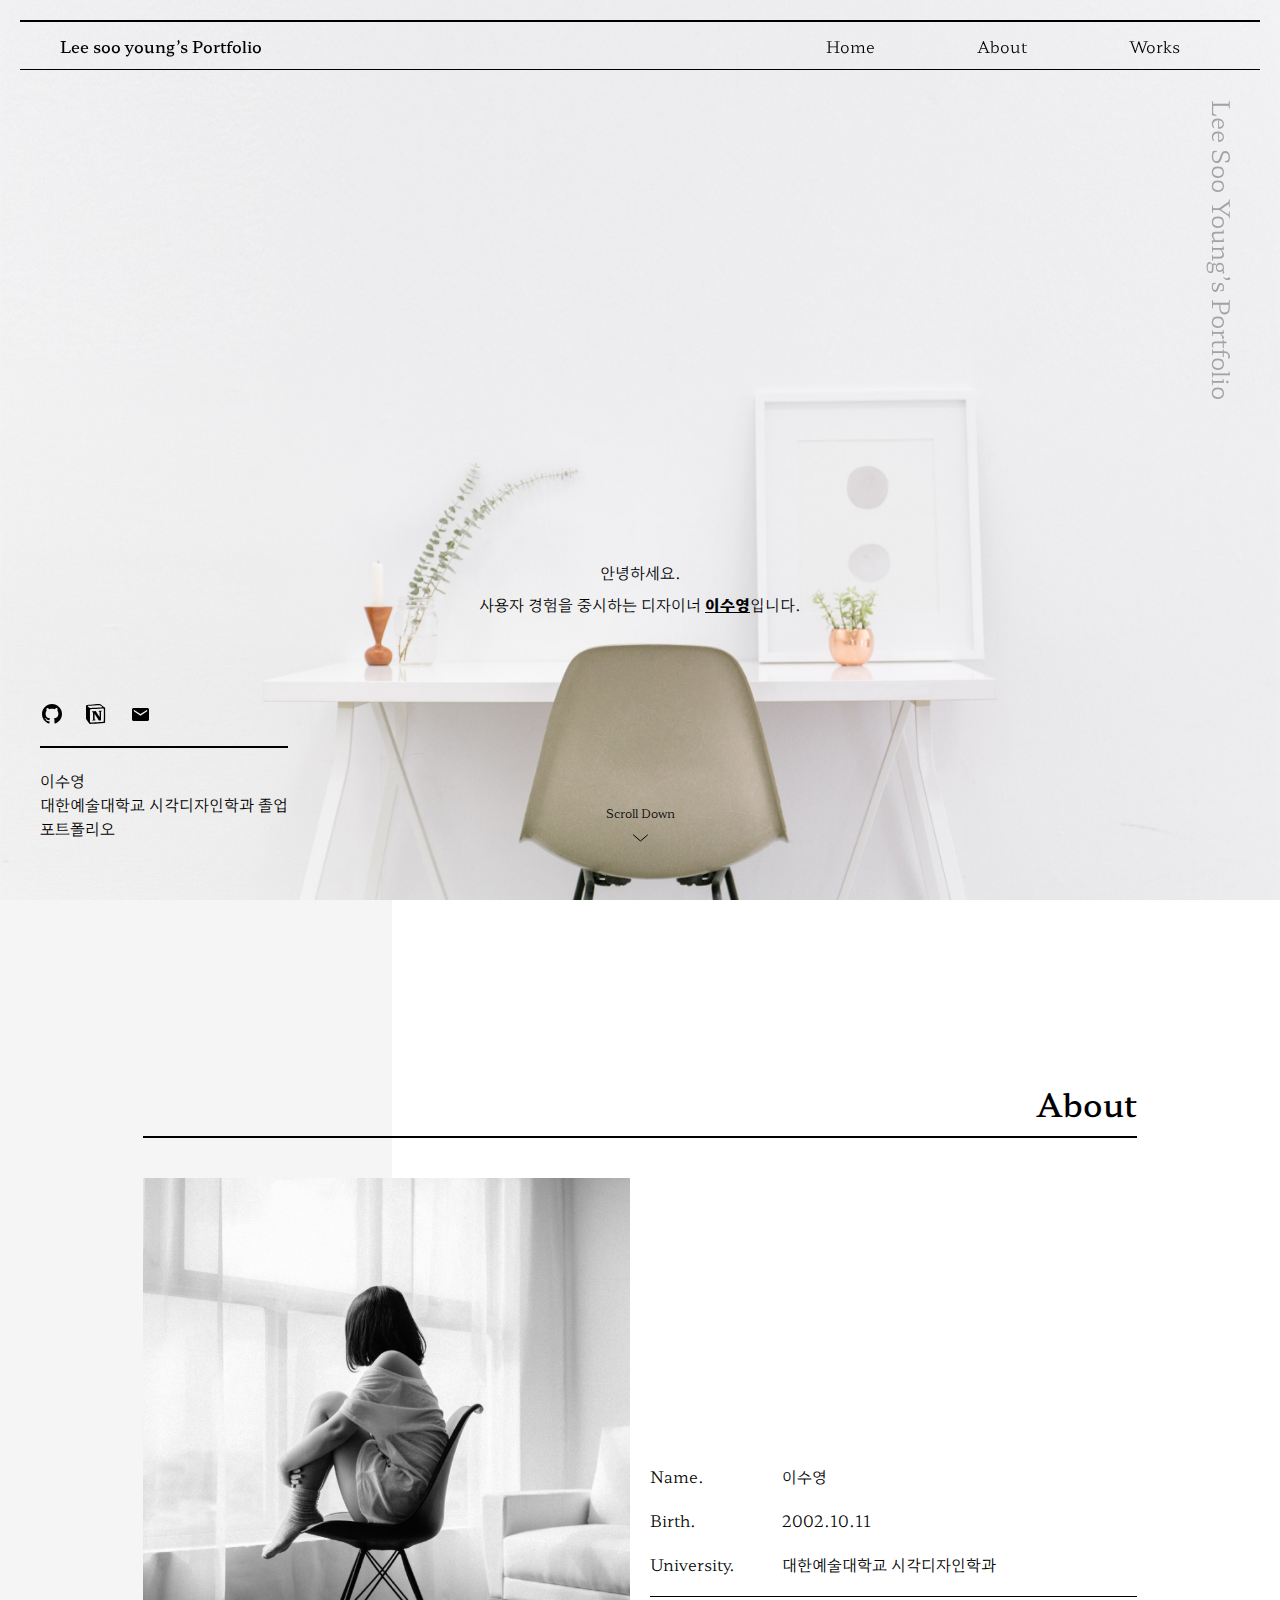
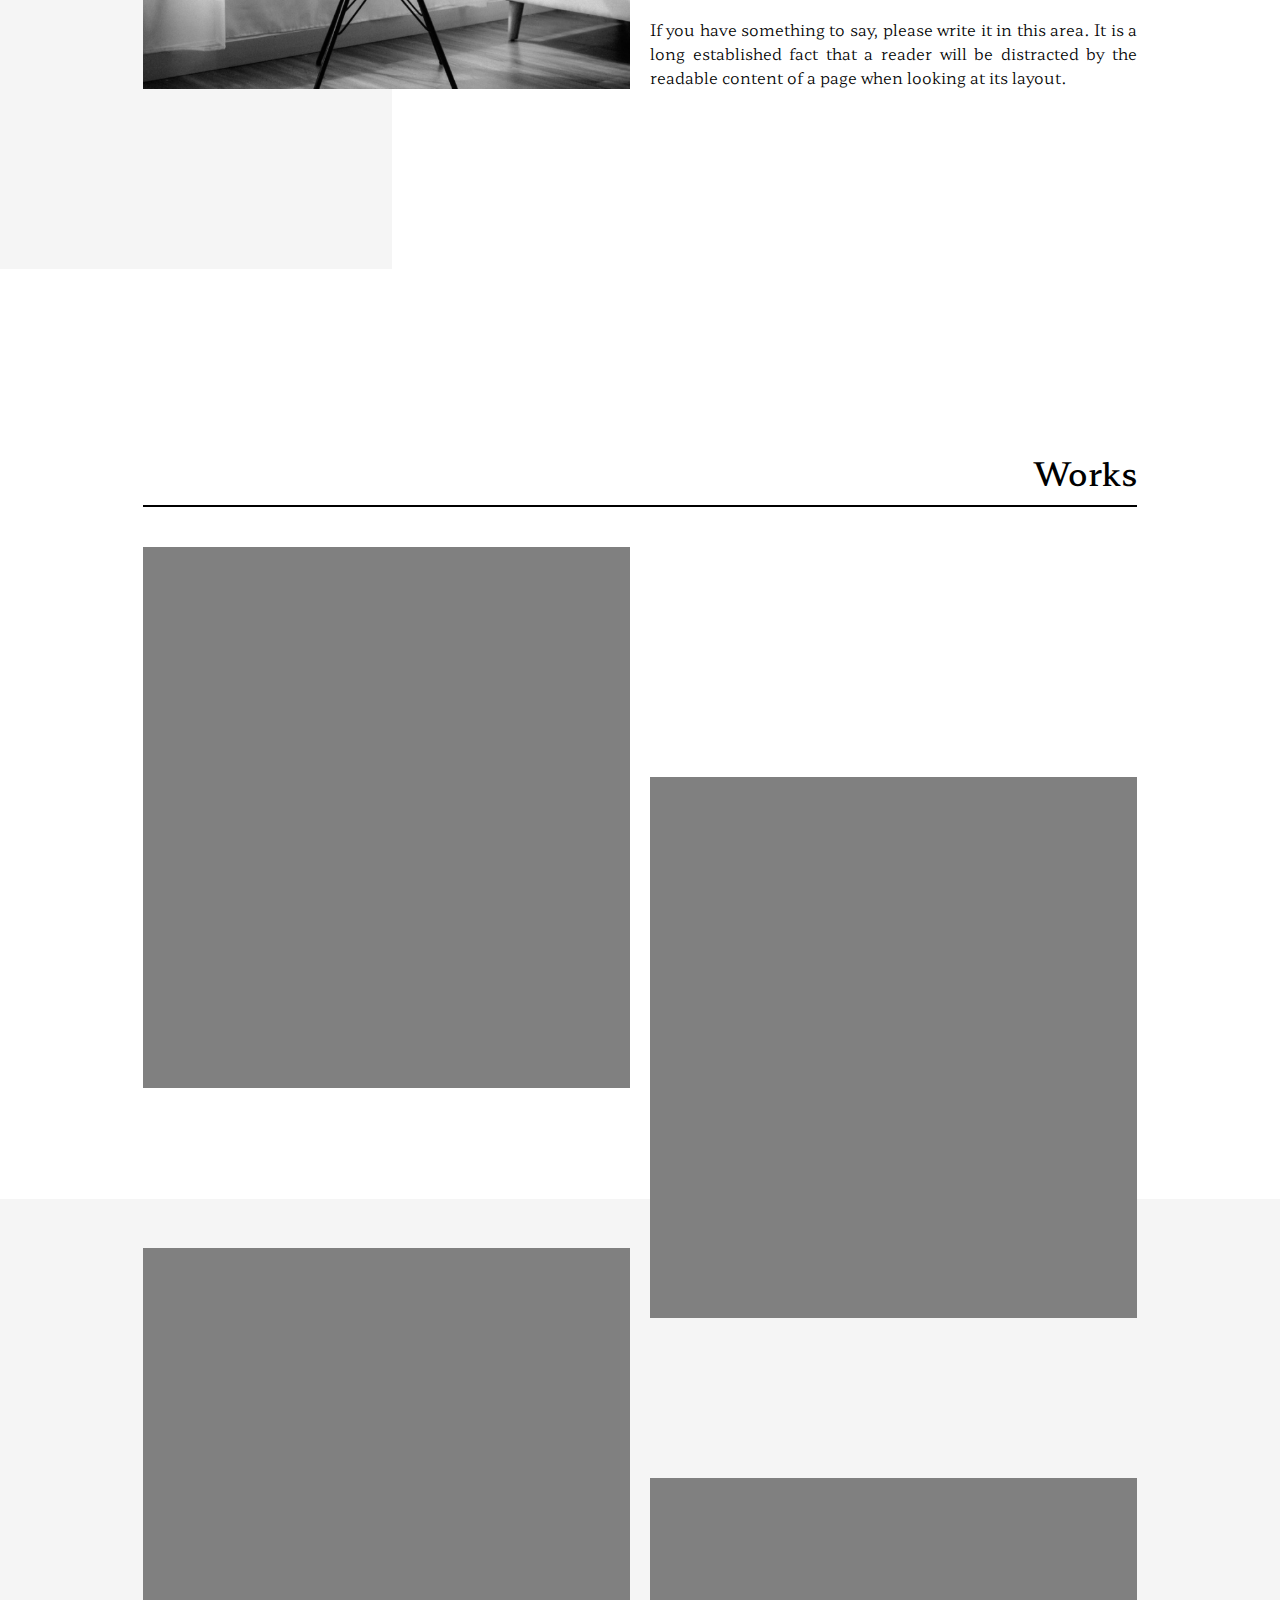
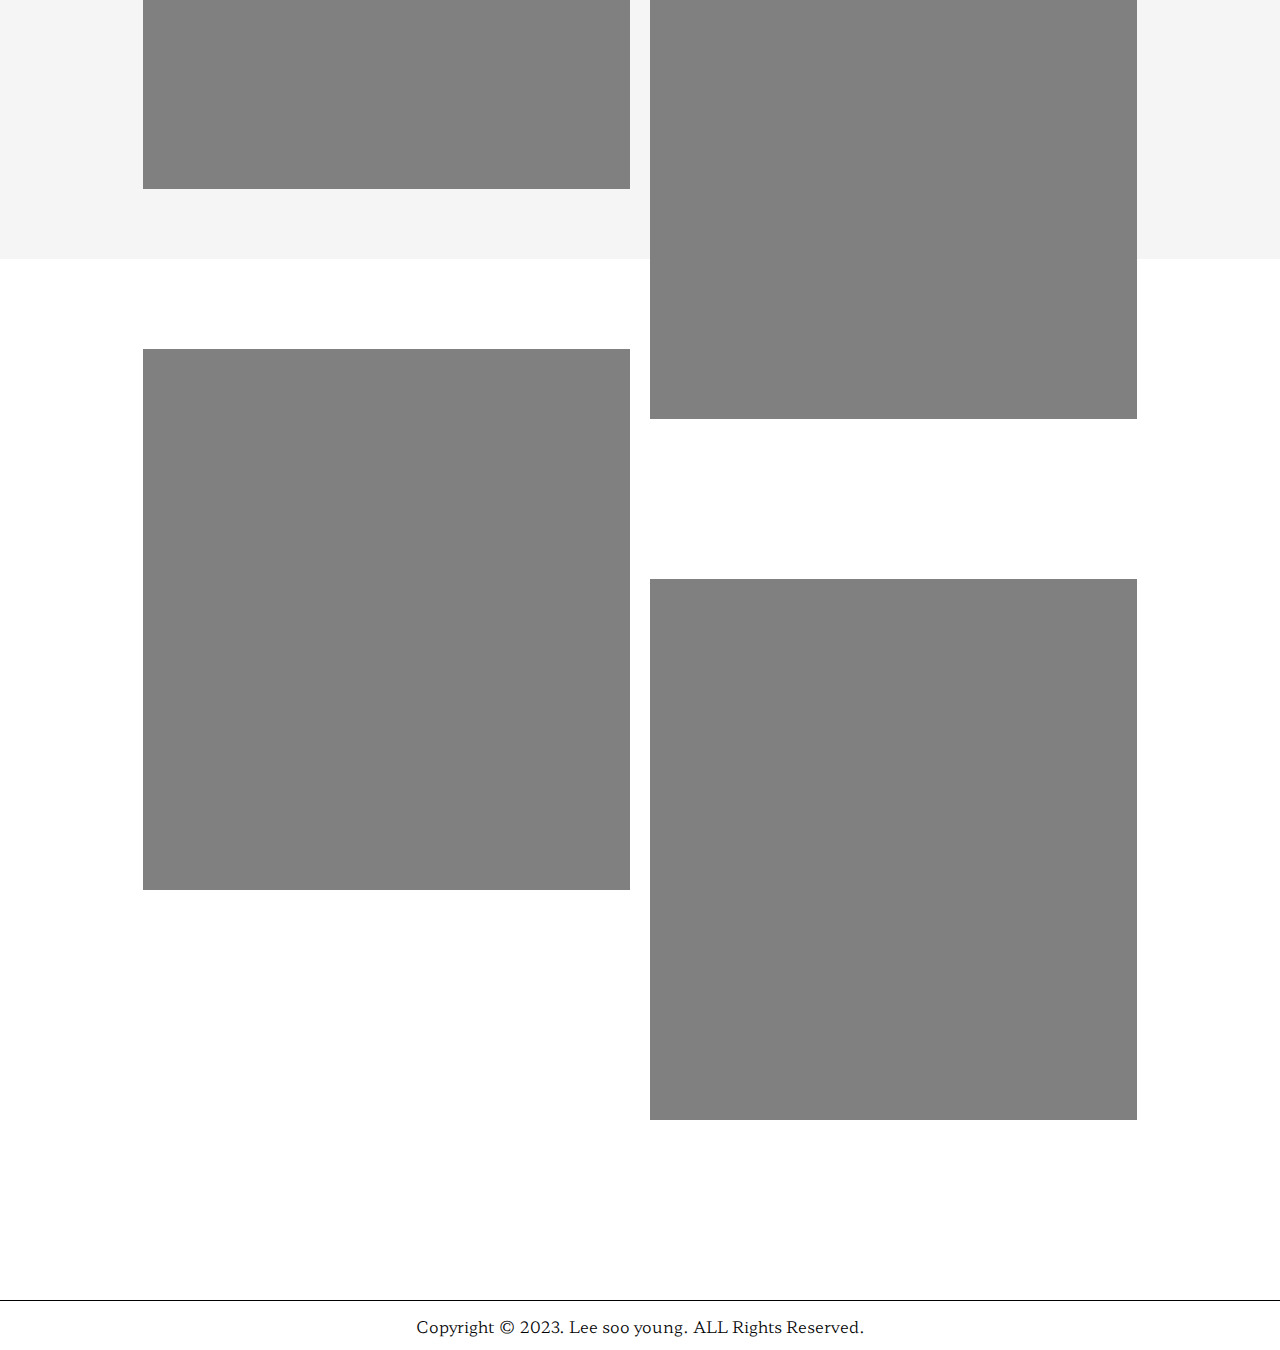
==== index.html @ 4b08dd50 "start" ====
<!DOCTYPE html>
<html lang="ko">
<head>
  <meta charset="UTF-8">
  <meta http-equiv="X-UA-Compatible" content="IE=edge">
  <meta name="viewport" content="width=device-width, initial-scale=1.0">
  <title>Lee's Portfolio</title>
  <link rel="stylesheet" href="./css/main.css">
  
</head>
<body>
  
  <header>
    <div class="logo">Lee soo young’s Portfolio</div>
    <ul class="mega-menu">
      <li>Home</li>
      <li>About</li>
      <li>Works</li>
    </ul>
  </header>
  <div class="side-name">Lee Soo Young’s Portfolio</div>

  <section class="home">
    <div class="greeting">
      <p>안녕하세요. <br> 사용자 경험을 중시하는 디자이너 <span class="bold">이수영</span>입니다.</p>
    </div>
    <div class="profile">
      <ul class="icon">
        <li class="git-hub">
          <span>Github</span>
        </li>
        <li class="notion">
          <span>Notion</span>
        </li>
        <li class="e-mail">
          <span>E-mail</span>
        </li>
      </ul>
      <ul class="person">
        <li>이수영</li>
        <li>대한예술대학교 시각디자인학과 졸업</li>
        <li>포트폴리오</li>
      </ul>
    </div>
    <div class="scroll-animation">
      <p>Scroll Down</p>
      <div class="icon"></div>
    </div>
  </section>

  <section class="about">
    <div class="bg-object"></div>
    <div class="inner">
      <div class="title">About</div>
      <div class="contents">
        <div class="img"></div>
        <div class="spacing"></div>
        <ul class="info">
          <li>
            <p class="category">Name.</p>
            <p class="text">이수영</p>
          </li>
          <li>
            <p class="category">Birth.</p>
            <p class="text">2002.10.11</p>
          </li>
          <li>
            <p class="category">University.</p>
            <p class="text">대한예술대학교 시각디자인학과</p>
          </li>
          <li class="line">
            <p class="description">If you have something to say, please write it in this area. It is a long established fact that a reader will be distracted by the readable content of a page when looking at its layout.</p>
          </li>
        </ul>
      </div>
    </div>
  </section>
  <section class="works">
    <div class="bg-object"></div>
    <div class="inner">
      <div class="title">Works</div>
      <div class="items-wrap">
        <div class="items">
          <div class="item left"></div>
          <div class="spacing"></div>
          <div class="item right"></div>
        </div>
        <div class="items">
          <div class="item left"></div>
          <div class="spacing"></div>
          <div class="item right"></div>
        </div>
        <div class="items">
          <div class="item left"></div>
          <div class="spacing"></div>
          <div class="item right"></div>
        </div>
      </div>

    </div>
  </section>
  <section class="footer">
    <p>Copyright © 2023. Lee soo young. ALL Rights Reserved.</p>
  </section>

  <script src="./main.js"></script>
</body>
</html>
---- css/main.css ----
/* fonts *******************/
@import url("https://fonts.googleapis.com/css2?family=Hahmlet:wght@100;200;300;400;500;600;700;800;900&display=swap");
/* COMMON *******************/
* {
  margin: 0;
  padding: 0;
  box-sizing: border-box;
  transition: 1s;
}

body {
  font-family: "Hahmlet", serif;
  font-weight: 300;
  font-size: 16px;
}

ul li {
  list-style: none;
}

.inner {
  width: 100%;
  max-width: 1194px;
  margin: 0 auto;
}

/* COMMON Variable *******************/
/* HEADER *******************/
header {
  display: flex;
  justify-content: space-between;
  align-items: center;
  width: calc(100% - 40px);
  height: 50px;
  padding: 0 40px;
  margin: 20px;
  position: fixed;
  border-top: 2px solid #000;
  border-bottom: 1px solid #000;
  z-index: 100;
  transition: 0.5s;
}
header .logo {
  font-weight: 500;
  white-space: nowrap;
}
header ul.mega-menu {
  display: flex;
  gap: 20px;
  height: 100%;
}
header ul.mega-menu li {
  display: flex;
  align-items: center;
  justify-content: center;
  width: 132px;
  height: 100%;
  position: relative;
  cursor: pointer;
}
header ul.mega-menu li::after {
  content: "";
  display: block;
  position: absolute;
  top: calc(100% - 3px);
  height: 3px;
  width: 0%;
  transition: 0.3s;
  background-color: #000;
}
header ul.mega-menu li:hover::after {
  width: 30%;
}

.side-name {
  position: fixed;
  top: 100px;
  right: 60px;
  writing-mode: vertical-rl;
  font-size: 24px;
  font-weight: 300;
  white-space: nowrap;
  z-index: 10;
  color: #A2A2A2;
}

/* HOME *******************/
section.home {
  height: 100vh;
  width: 100%;
  min-height: 480px;
  background: url("./../img/1-home-BG.png") no-repeat;
  background-size: cover;
  position: relative;
  background-position: center bottom;
  background-color: #F0F0F2;
}
section.home .greeting {
  position: absolute;
  left: 50%;
  bottom: 280px;
  transform: translateX(-50%);
  text-align: center;
  line-height: 2em;
}
section.home .greeting p .bold {
  font-weight: 700;
  text-decoration: underline;
}
section.home .profile {
  position: absolute;
  left: 60px;
  bottom: 60px;
}
section.home .profile ul.icon {
  display: flex;
  gap: 20px;
  padding-bottom: 20px;
}
section.home .profile ul.icon li {
  height: 24px;
  width: 24px;
  background-position: center center;
  background-repeat: no-repeat;
  cursor: pointer;
  position: relative;
}
section.home .profile ul.icon li span {
  display: none;
}
section.home .profile ul.icon li:hover span {
  position: absolute;
  top: -115%;
  left: 50%;
  transform: translateX(-50%);
  display: block;
  background-color: rgba(0, 0, 0, 0.6);
  color: #fff;
  white-space: nowrap;
  padding: 0.2em 0.4em;
  font-size: 12px;
  border-radius: 0.2em;
}
section.home .profile ul.icon li:hover span::after {
  content: "";
  position: absolute;
  top: 100%;
  left: 50%;
  transform: translateX(-50%);
  border-bottom: 0.3em solid transparent;
  border-top: 0.3em solid rgba(0, 0, 0, 0.6);
  border-left: 0.3em solid transparent;
  border-right: 0.3em solid transparent;
}
section.home .profile ul.icon li.git-hub {
  background-image: url("./../img/icon-github.svg");
}
section.home .profile ul.icon li.notion {
  background-image: url("./../img/icon-notion.svg");
}
section.home .profile ul.icon li.e-mail {
  background-image: url("./../img/icon-email.svg");
}
section.home .profile ul.person {
  width: fit-content;
  border-top: 2px solid #000;
  padding-top: 20px;
}
section.home .profile ul.person li {
  line-height: 1.5em;
}
section.home .scroll-animation {
  position: absolute;
  bottom: 50px;
  left: 50%;
  transform: translateX(-50%);
  display: flex;
  font-size: 12px;
  flex-direction: column;
  align-items: center;
}
section.home .scroll-animation .icon {
  margin-top: 5px;
  background: url("./../img/icon-down.svg") center center no-repeat;
  width: 24px;
  height: 24px;
  animation: scroll-icon-down 0.5s infinite ease-in-out alternate;
}

@keyframes scroll-icon-down {
  from {
    transform: translateY(0);
  }
  to {
    transform: translateY(4px);
  }
}
/* ABOUT *******************/
section.about {
  width: 100%;
  position: relative;
  display: flex;
  align-items: center;
  justify-content: center;
  overflow: hidden;
}
section.about .bg-object {
  width: 30.6%;
  height: 100%;
  background-color: #F5F5F5;
  position: absolute;
  top: 0;
  left: 0;
  z-index: -10;
}
section.about .inner {
  flex-shrink: 0;
  padding-top: 180px;
  padding-bottom: 180px;
}
.title {
  font-size: 32px;
  font-weight: 500;
  color: #000;
  width: 100%;
  border-bottom: 2px solid #000;
  text-align: right;
  padding-bottom: 10px;
  margin-bottom: 40px;
}

section.about .inner .contents {
  display: flex;
}
section.about .inner .contents .img {
  display: block;
  width: 511px;
  height: 511px;
  overflow: hidden;
  background-color: gray;
  background-image: url("./../img/2-about-profile.png");
  background-size: cover;
  background-repeat: no-repeat;
  background-position: center center;
}
.spacing {
  width: 100%;
  max-width: 172px;
  min-width: 20px;
  flex: 1;
}

section.about .inner .contents ul.info {
  width: 511px;
  display: flex;
  margin-top: auto;
  flex-direction: column;
  gap: 20px;
  font-size: 16px;
}
section.about .inner .contents ul.info li {
  display: flex;
}
section.about .inner .contents ul.info li.line {
  border-top: 1px solid #000;
  padding-top: 20px;
}
section.about .inner .contents ul.info li p.category {
  flex-shrink: 0;
  width: 132px;
}
section.about .inner .contents ul.info li p.description {
  text-align: justify;
}

/* WORKS *******************/
section.works {
  position: relative;
}
section.works .bg-object {
  position: absolute;
  top: 930px;
  right: 0;
  width: 50%;
  height: 660px;
  background-color: #F5F5F5;
  z-index: -10;
}
section.works .bg-object::before {
  content: "";
  display: block;
  position: absolute;
  top: 0;
  right: 100%;
  height: 100%;
  width: 673px;
  background-color: #F5F5F5;
}
section.works .inner {
  padding-top: 180px;
  padding-bottom: 410px;
}
section.works .inner .items-wrap {
  display: flex;
  flex-direction: column;
  gap: 160px;
}
section.works .inner .items-wrap .items {
  display: flex;
}
section.works .inner .items-wrap .items .item {
  width: 511px;
  height: 541px;
  background-color: gray;
}
section.works .inner .items-wrap .items .item.right {
  transform: translateY(230px);
}

/* FOOTER *******************/
section.footer {
  width: 100%;
  height: 50px;
  display: flex;
  justify-content: center;
  align-items: center;
  border-top: 1px solid #000;
}

@media (max-width: 1499px) {
  .inner {
    padding-left: 100px;
    padding-right: 100px;
  }
  .side-name {
    right: 40px;
  }
  section.home .profile {
    left: 40px;
  }
}
@media (max-width: 1027px) {
  body {
    background-color: aliceblue;
  }
  .inner {
    width: 800px;
  }
  header {
    display: flex;
    flex-direction: column;
  }
}
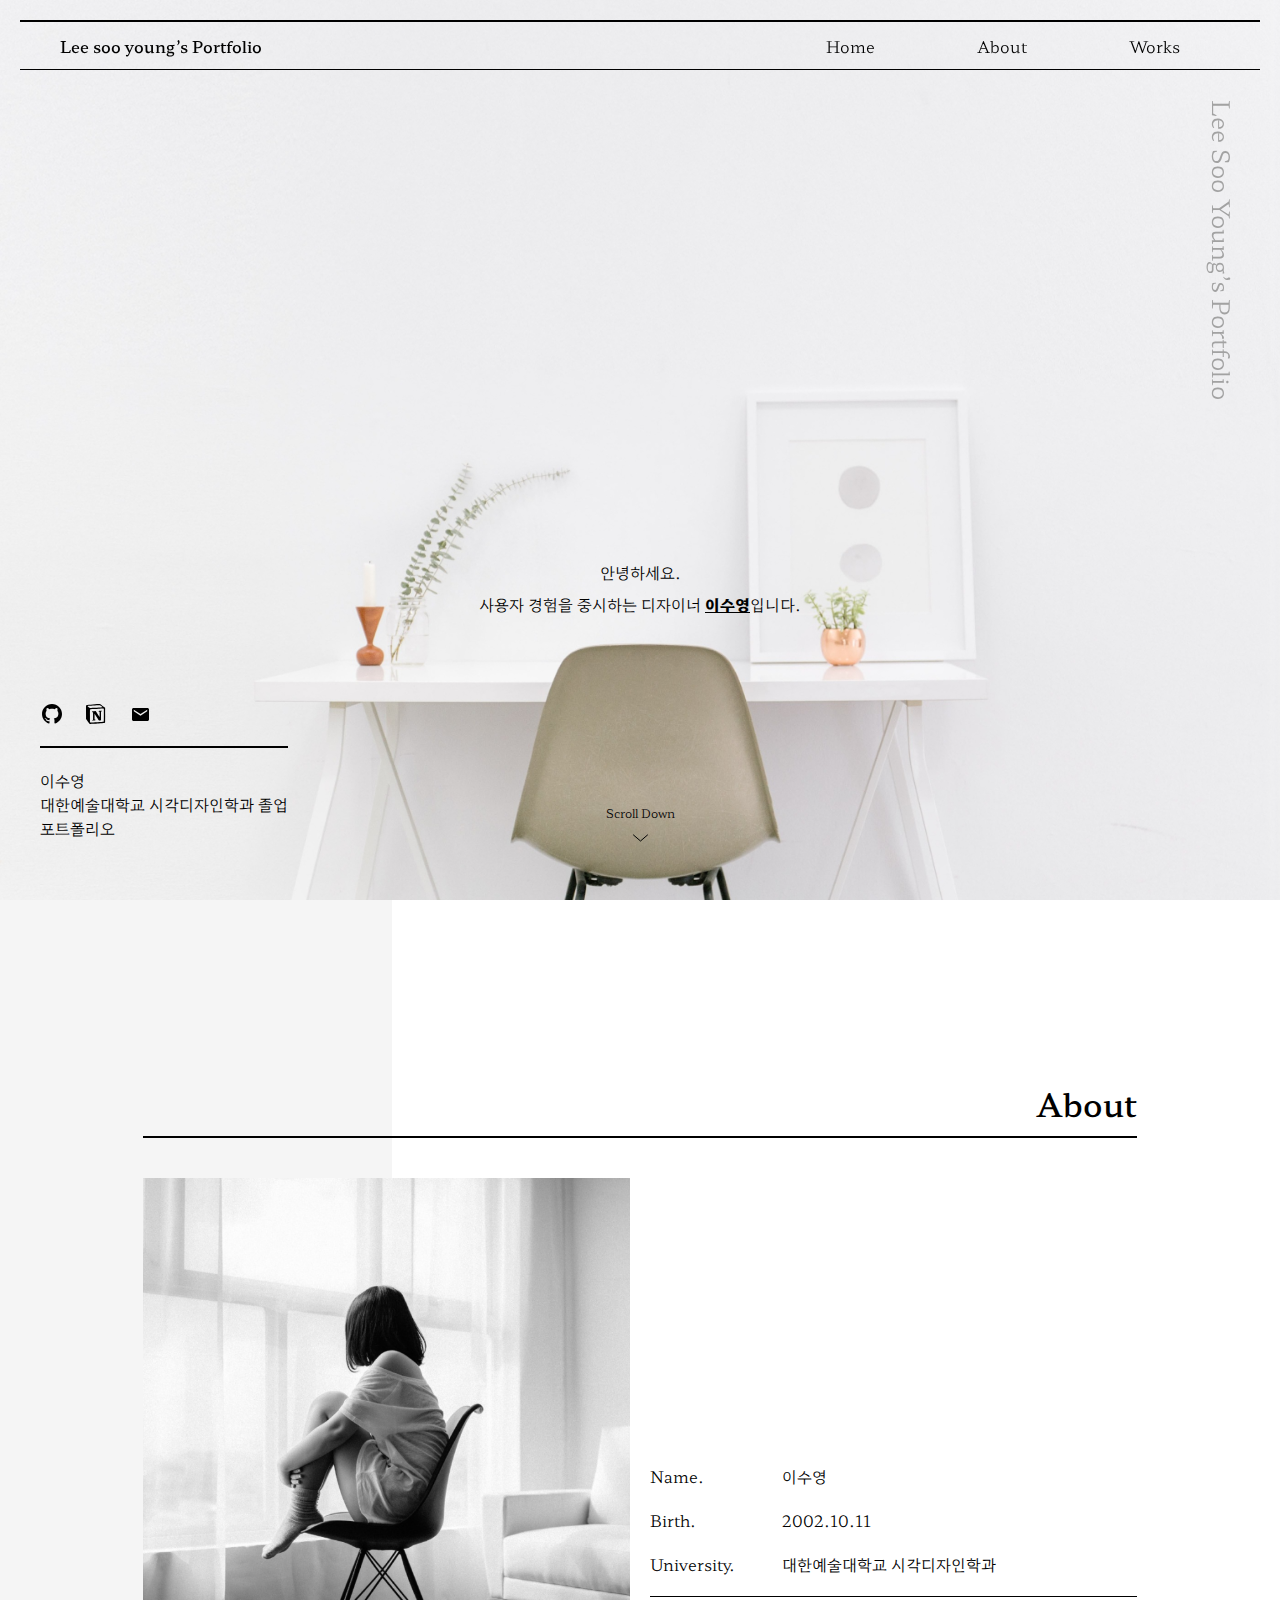
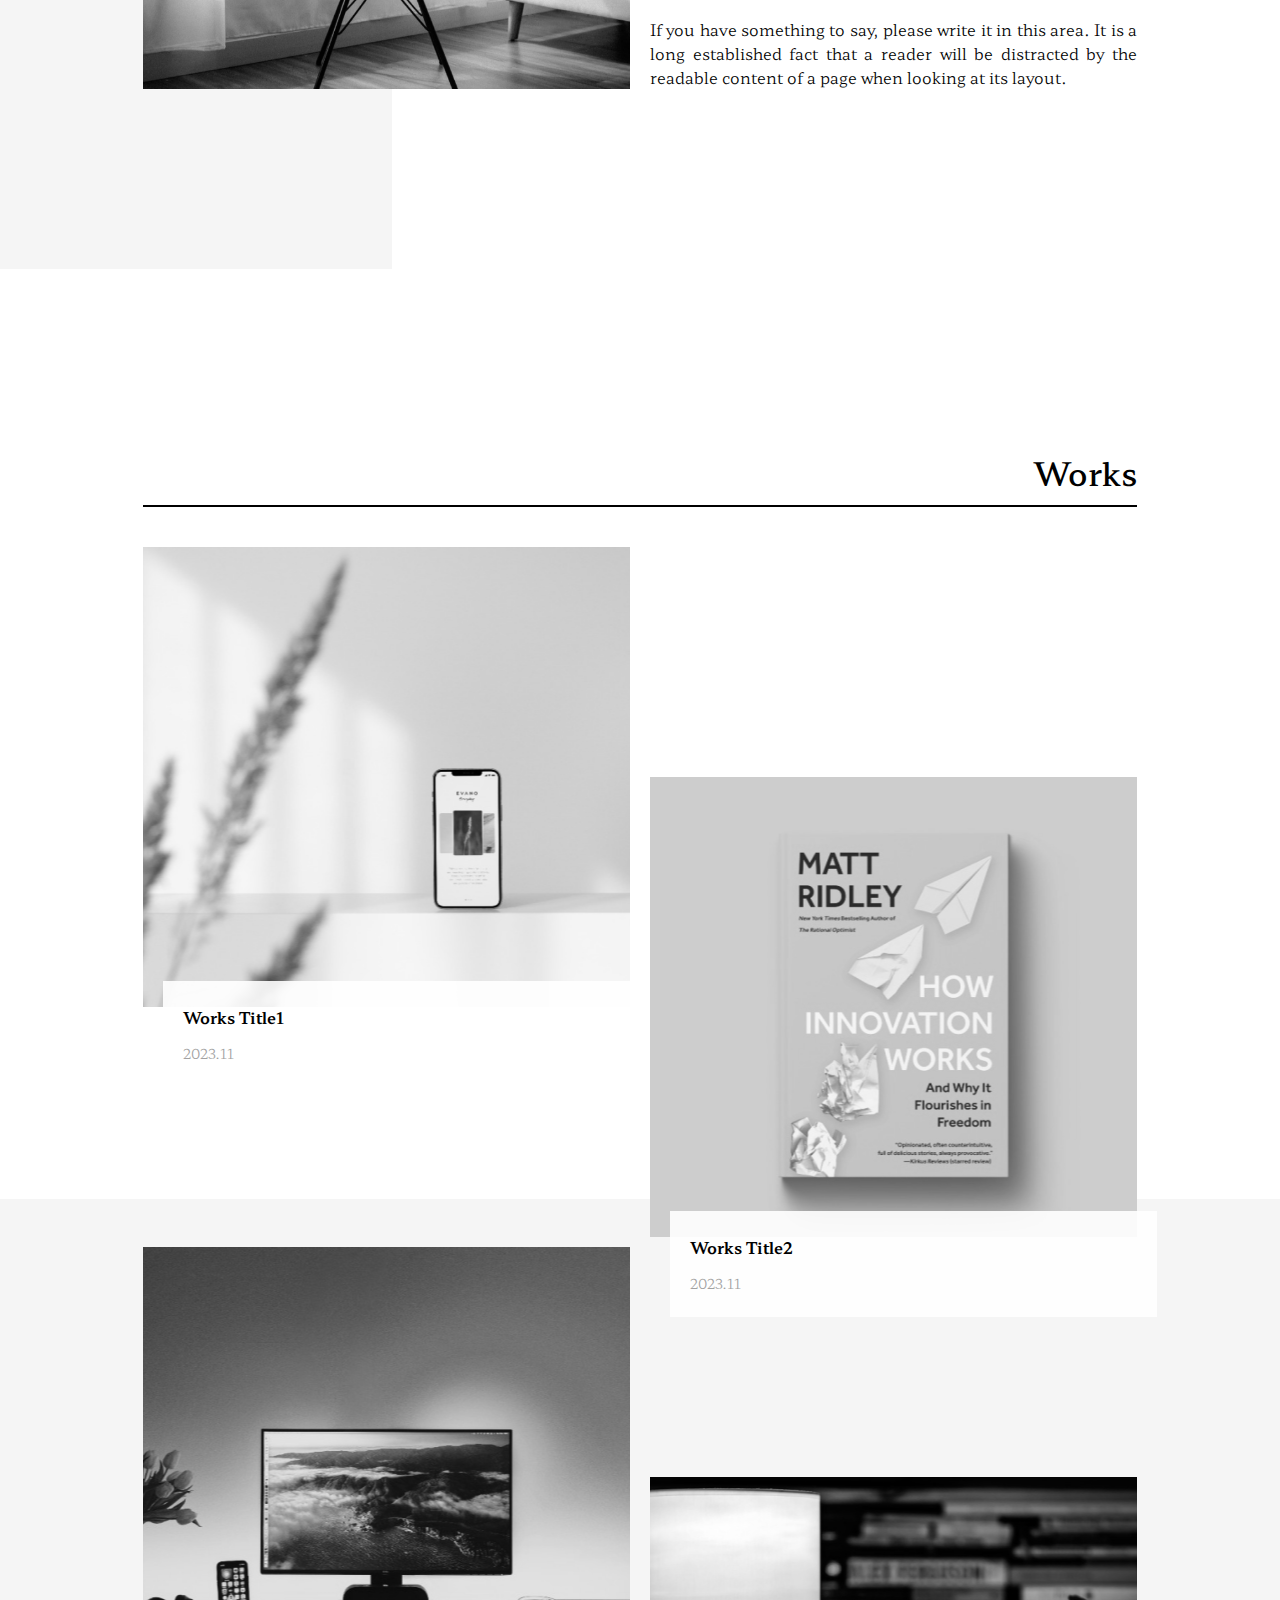
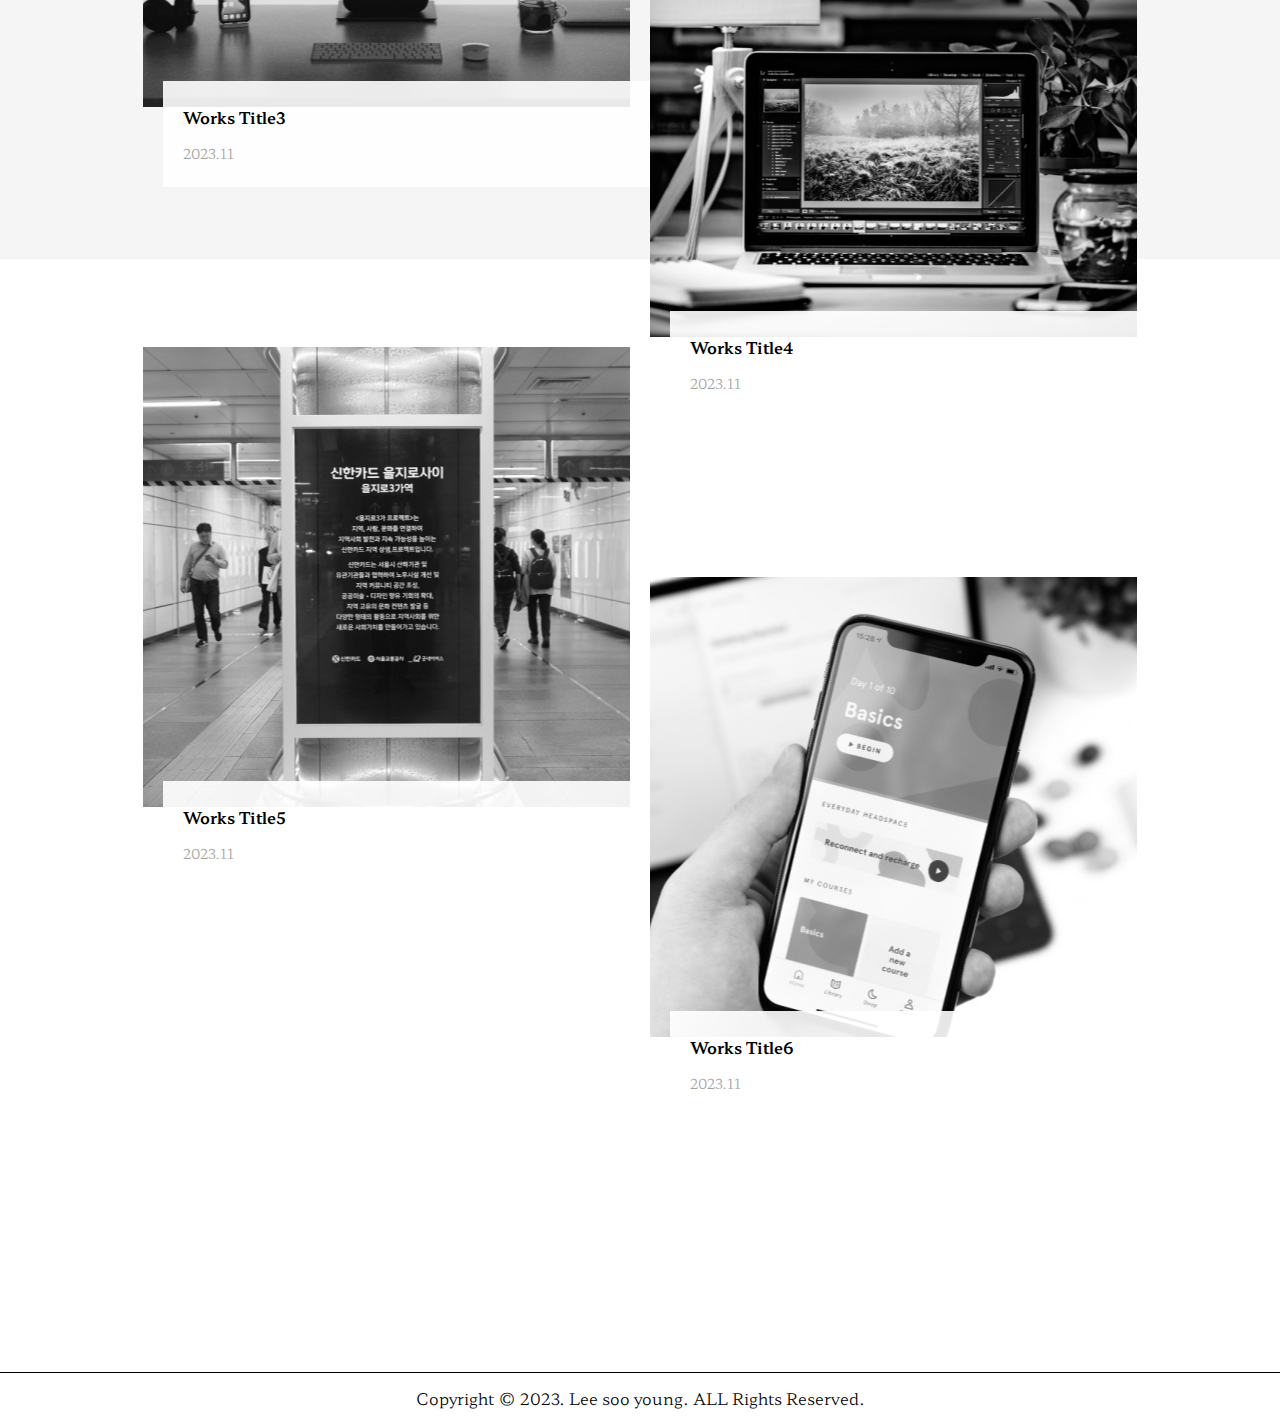
==== commit 0c567d40: "1차 완료" ====
--- a/index.html
+++ b/index.html
@@ -13,14 +13,14 @@
   <header>
     <div class="logo">Lee soo young’s Portfolio</div>
     <ul class="mega-menu">
-      <li>Home</li>
-      <li>About</li>
-      <li>Works</li>
+      <li><a href="#home">Home</a></li>
+      <li><a href="#about">About</a></li>
+      <li><a href="#works">Works</a></li>
     </ul>
   </header>
   <div class="side-name">Lee Soo Young’s Portfolio</div>
 
-  <section class="home">
+  <section id="home">
     <div class="greeting">
       <p>안녕하세요. <br> 사용자 경험을 중시하는 디자이너 <span class="bold">이수영</span>입니다.</p>
     </div>
@@ -48,7 +48,7 @@
     </div>
   </section>
 
-  <section class="about">
+  <section id="about">
     <div class="bg-object"></div>
     <div class="inner">
       <div class="title">About</div>
@@ -75,33 +75,94 @@
       </div>
     </div>
   </section>
-  <section class="works">
+
+  <section id="works">
     <div class="bg-object"></div>
     <div class="inner">
       <div class="title">Works</div>
       <div class="items-wrap">
         <div class="items">
-          <div class="item left"></div>
+          <div class="item left">
+            <div class="img">
+              <img src="./img/3-works-1.png" alt="Works Project 1">
+            </div>
+            <div class="text">
+              <div class="works">
+                <div class="works-title">Works Title1</div>
+                <div class="works-date">2023.11</div>
+              </div>
+            </div>
+          </div>
           <div class="spacing"></div>
-          <div class="item right"></div>
+          <div class="item right">
+            <div class="img">
+              <img src="./img/3-works-2.png" alt="Works Project 1">
+            </div>
+            <div class="text">
+              <div class="works">
+                <div class="works-title">Works Title2</div>
+                <div class="works-date">2023.11</div>
+              </div>
+            </div>
+          </div>
         </div>
         <div class="items">
-          <div class="item left"></div>
+          <div class="item left">
+            <div class="img">
+              <img src="./img/3-works-3.png" alt="Works Project 1">
+            </div>
+            <div class="text">
+              <div class="works">
+                <div class="works-title">Works Title3</div>
+                <div class="works-date">2023.11</div>
+              </div>
+            </div>
+          </div>
           <div class="spacing"></div>
-          <div class="item right"></div>
+          <div class="item right">
+            <div class="img">
+              <img src="./img/3-works-4.png" alt="Works Project 1">
+            </div>
+            <div class="text">
+              <div class="works">
+                <div class="works-title">Works Title4</div>
+                <div class="works-date">2023.11</div>
+              </div>
+            </div>
+          </div>
         </div>
         <div class="items">
-          <div class="item left"></div>
+          <div class="item left">
+            <div class="img">
+              <img src="./img/3-works-5.png" alt="Works Project 1">
+            </div>
+            <div class="text">
+              <div class="works">
+                <div class="works-title">Works Title5</div>
+                <div class="works-date">2023.11</div>
+              </div>
+            </div>
+          </div>
           <div class="spacing"></div>
-          <div class="item right"></div>
+          <div class="item right">
+            <div class="img">
+              <img src="./img/3-works-6.png" alt="Works Project 1">
+            </div>
+            <div class="text">
+              <div class="works">
+                <div class="works-title">Works Title6</div>
+                <div class="works-date">2023.11</div>
+              </div>
+            </div>
+          </div>
         </div>
       </div>
 
     </div>
   </section>
-  <section class="footer">
+  <footer>
     <p>Copyright © 2023. Lee soo young. ALL Rights Reserved.</p>
-  </section>
+  </footer>
 
   <script src="./main.js"></script>
 </body>
--- a/css/main.css
+++ b/css/main.css
@@ -48,17 +48,24 @@
   display: flex;
   gap: 20px;
   height: 100%;
+  width: fit-content;
 }
 header ul.mega-menu li {
+  width: 132px;
+  height: inherit;
+  position: relative;
+}
+header ul.mega-menu li a {
+  text-decoration: none;
+  color: inherit;
+  width: 100%;
+  height: inherit;
   display: flex;
   align-items: center;
   justify-content: center;
-  width: 132px;
-  height: 100%;
-  position: relative;
   cursor: pointer;
 }
-header ul.mega-menu li::after {
+header ul.mega-menu li a::after {
   content: "";
   display: block;
   position: absolute;
@@ -68,7 +75,7 @@
   transition: 0.3s;
   background-color: #000;
 }
-header ul.mega-menu li:hover::after {
+header ul.mega-menu li a:hover::after {
   width: 30%;
 }
 
@@ -85,7 +92,7 @@
 }
 
 /* HOME *******************/
-section.home {
+#home {
   height: 100vh;
   width: 100%;
   min-height: 480px;
@@ -95,7 +102,7 @@
   background-position: center bottom;
   background-color: #F0F0F2;
 }
-section.home .greeting {
+#home .greeting {
   position: absolute;
   left: 50%;
   bottom: 280px;
@@ -103,21 +110,21 @@
   text-align: center;
   line-height: 2em;
 }
-section.home .greeting p .bold {
+#home .greeting p .bold {
   font-weight: 700;
   text-decoration: underline;
 }
-section.home .profile {
+#home .profile {
   position: absolute;
   left: 60px;
   bottom: 60px;
 }
-section.home .profile ul.icon {
+#home .profile ul.icon {
   display: flex;
   gap: 20px;
   padding-bottom: 20px;
 }
-section.home .profile ul.icon li {
+#home .profile ul.icon li {
   height: 24px;
   width: 24px;
   background-position: center center;
@@ -125,10 +132,10 @@
   cursor: pointer;
   position: relative;
 }
-section.home .profile ul.icon li span {
+#home .profile ul.icon li span {
   display: none;
 }
-section.home .profile ul.icon li:hover span {
+#home .profile ul.icon li:hover span {
   position: absolute;
   top: -115%;
   left: 50%;
@@ -141,7 +148,7 @@
   font-size: 12px;
   border-radius: 0.2em;
 }
-section.home .profile ul.icon li:hover span::after {
+#home .profile ul.icon li:hover span::after {
   content: "";
   position: absolute;
   top: 100%;
@@ -152,24 +159,24 @@
   border-left: 0.3em solid transparent;
   border-right: 0.3em solid transparent;
 }
-section.home .profile ul.icon li.git-hub {
+#home .profile ul.icon li.git-hub {
   background-image: url("./../img/icon-github.svg");
 }
-section.home .profile ul.icon li.notion {
+#home .profile ul.icon li.notion {
   background-image: url("./../img/icon-notion.svg");
 }
-section.home .profile ul.icon li.e-mail {
+#home .profile ul.icon li.e-mail {
   background-image: url("./../img/icon-email.svg");
 }
-section.home .profile ul.person {
+#home .profile ul.person {
   width: fit-content;
   border-top: 2px solid #000;
   padding-top: 20px;
 }
-section.home .profile ul.person li {
+#home .profile ul.person li {
   line-height: 1.5em;
 }
-section.home .scroll-animation {
+#home .scroll-animation {
   position: absolute;
   bottom: 50px;
   left: 50%;
@@ -179,7 +186,7 @@
   flex-direction: column;
   align-items: center;
 }
-section.home .scroll-animation .icon {
+#home .scroll-animation .icon {
   margin-top: 5px;
   background: url("./../img/icon-down.svg") center center no-repeat;
   width: 24px;
@@ -196,7 +203,7 @@
   }
 }
 /* ABOUT *******************/
-section.about {
+#about {
   width: 100%;
   position: relative;
   display: flex;
@@ -204,7 +211,7 @@
   justify-content: center;
   overflow: hidden;
 }
-section.about .bg-object {
+#about .bg-object {
   width: 30.6%;
   height: 100%;
   background-color: #F5F5F5;
@@ -213,7 +220,7 @@
   left: 0;
   z-index: -10;
 }
-section.about .inner {
+#about .inner {
   flex-shrink: 0;
   padding-top: 180px;
   padding-bottom: 180px;
@@ -229,10 +236,10 @@
   margin-bottom: 40px;
 }
 
-section.about .inner .contents {
-  display: flex;
-}
-section.about .inner .contents .img {
+#about .inner .contents {
+  display: flex;
+}
+#about .inner .contents .img {
   display: block;
   width: 511px;
   height: 511px;
@@ -250,7 +257,7 @@
   flex: 1;
 }
 
-section.about .inner .contents ul.info {
+#about .inner .contents ul.info {
   width: 511px;
   display: flex;
   margin-top: auto;
@@ -258,26 +265,26 @@
   gap: 20px;
   font-size: 16px;
 }
-section.about .inner .contents ul.info li {
-  display: flex;
-}
-section.about .inner .contents ul.info li.line {
+#about .inner .contents ul.info li {
+  display: flex;
+}
+#about .inner .contents ul.info li.line {
   border-top: 1px solid #000;
   padding-top: 20px;
 }
-section.about .inner .contents ul.info li p.category {
+#about .inner .contents ul.info li p.category {
   flex-shrink: 0;
   width: 132px;
 }
-section.about .inner .contents ul.info li p.description {
+#about .inner .contents ul.info li p.description {
   text-align: justify;
 }
 
 /* WORKS *******************/
-section.works {
-  position: relative;
-}
-section.works .bg-object {
+#works {
+  position: relative;
+}
+#works .bg-object {
   position: absolute;
   top: 930px;
   right: 0;
@@ -286,7 +293,7 @@
   background-color: #F5F5F5;
   z-index: -10;
 }
-section.works .bg-object::before {
+#works .bg-object::before {
   content: "";
   display: block;
   position: absolute;
@@ -296,29 +303,66 @@
   width: 673px;
   background-color: #F5F5F5;
 }
-section.works .inner {
+#works .inner {
   padding-top: 180px;
-  padding-bottom: 410px;
-}
-section.works .inner .items-wrap {
+  padding-bottom: 565px;
+}
+#works .inner .items-wrap {
   display: flex;
   flex-direction: column;
-  gap: 160px;
-}
-section.works .inner .items-wrap .items {
-  display: flex;
-}
-section.works .inner .items-wrap .items .item {
+  gap: 240px;
+}
+#works .inner .items-wrap .items {
+  display: flex;
+}
+#works .inner .items-wrap .items .item {
   width: 511px;
-  height: 541px;
-  background-color: gray;
-}
-section.works .inner .items-wrap .items .item.right {
+  height: 460px;
+  position: relative;
+}
+#works .inner .items-wrap .items .item.right {
   transform: translateY(230px);
 }
+#works .inner .items-wrap .items .item .img {
+  width: 100%;
+  height: 100%;
+  overflow: hidden;
+  position: relative;
+  cursor: pointer;
+}
+#works .inner .items-wrap .items .item .img img {
+  position: absolute;
+  top: 50%;
+  left: 50%;
+  transform: translate(-50%, -50%);
+  height: 100%;
+  filter: grayscale(10);
+}
+#works .inner .items-wrap .items .item .img:hover img {
+  height: 120%;
+  filter: grayscale(0);
+}
+#works .inner .items-wrap .items .item .text {
+  position: absolute;
+  bottom: -80px;
+  left: 20px;
+  padding: 24px 20px;
+  width: 100%;
+  background-color: rgba(255, 255, 255, 0.9);
+}
+#works .inner .items-wrap .items .item .text .works .works-title {
+  font-size: 16px;
+  font-weight: 600;
+  color: #000;
+}
+#works .inner .items-wrap .items .item .text .works .works-date {
+  font-size: 14px;
+  color: #A2A2A2;
+  margin-top: 14px;
+}
 
 /* FOOTER *******************/
-section.footer {
+footer {
   width: 100%;
   height: 50px;
   display: flex;
@@ -335,7 +379,7 @@
   .side-name {
     right: 40px;
   }
-  section.home .profile {
+  #home .profile {
     left: 40px;
   }
 }
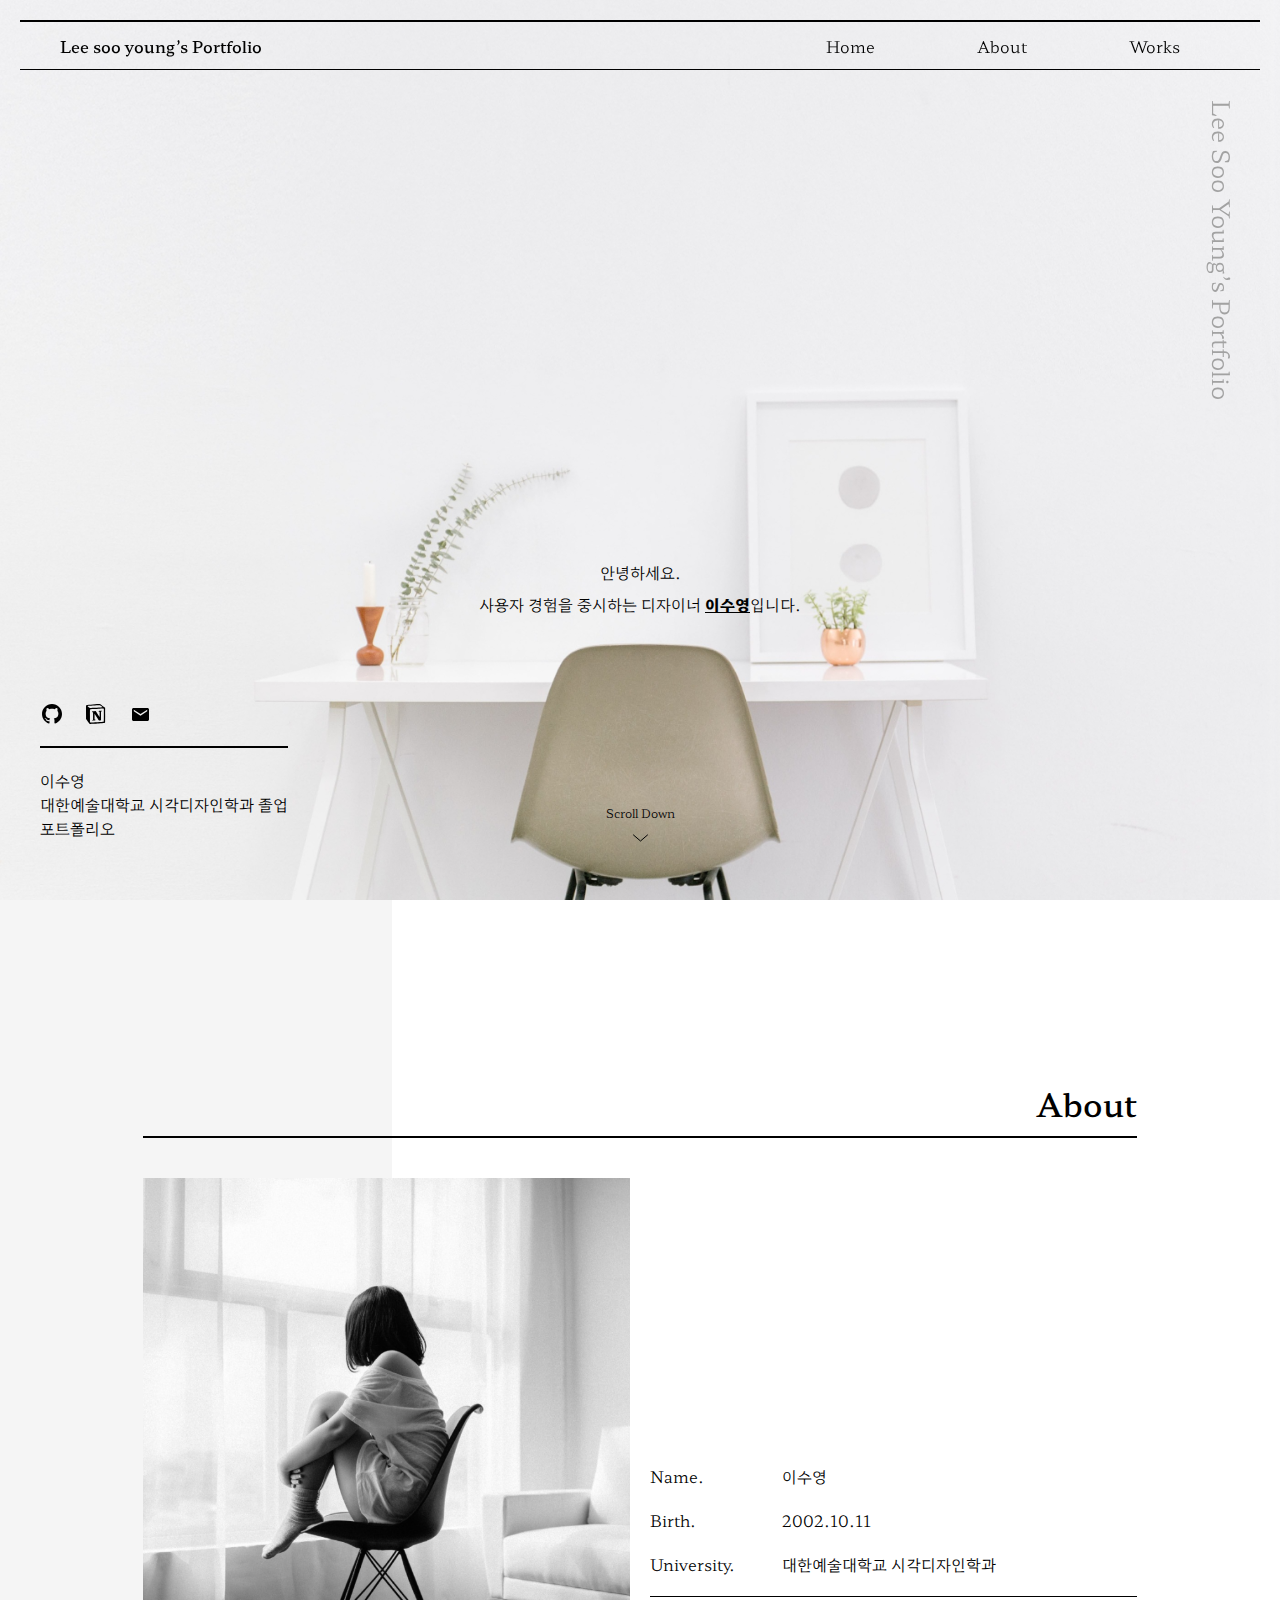
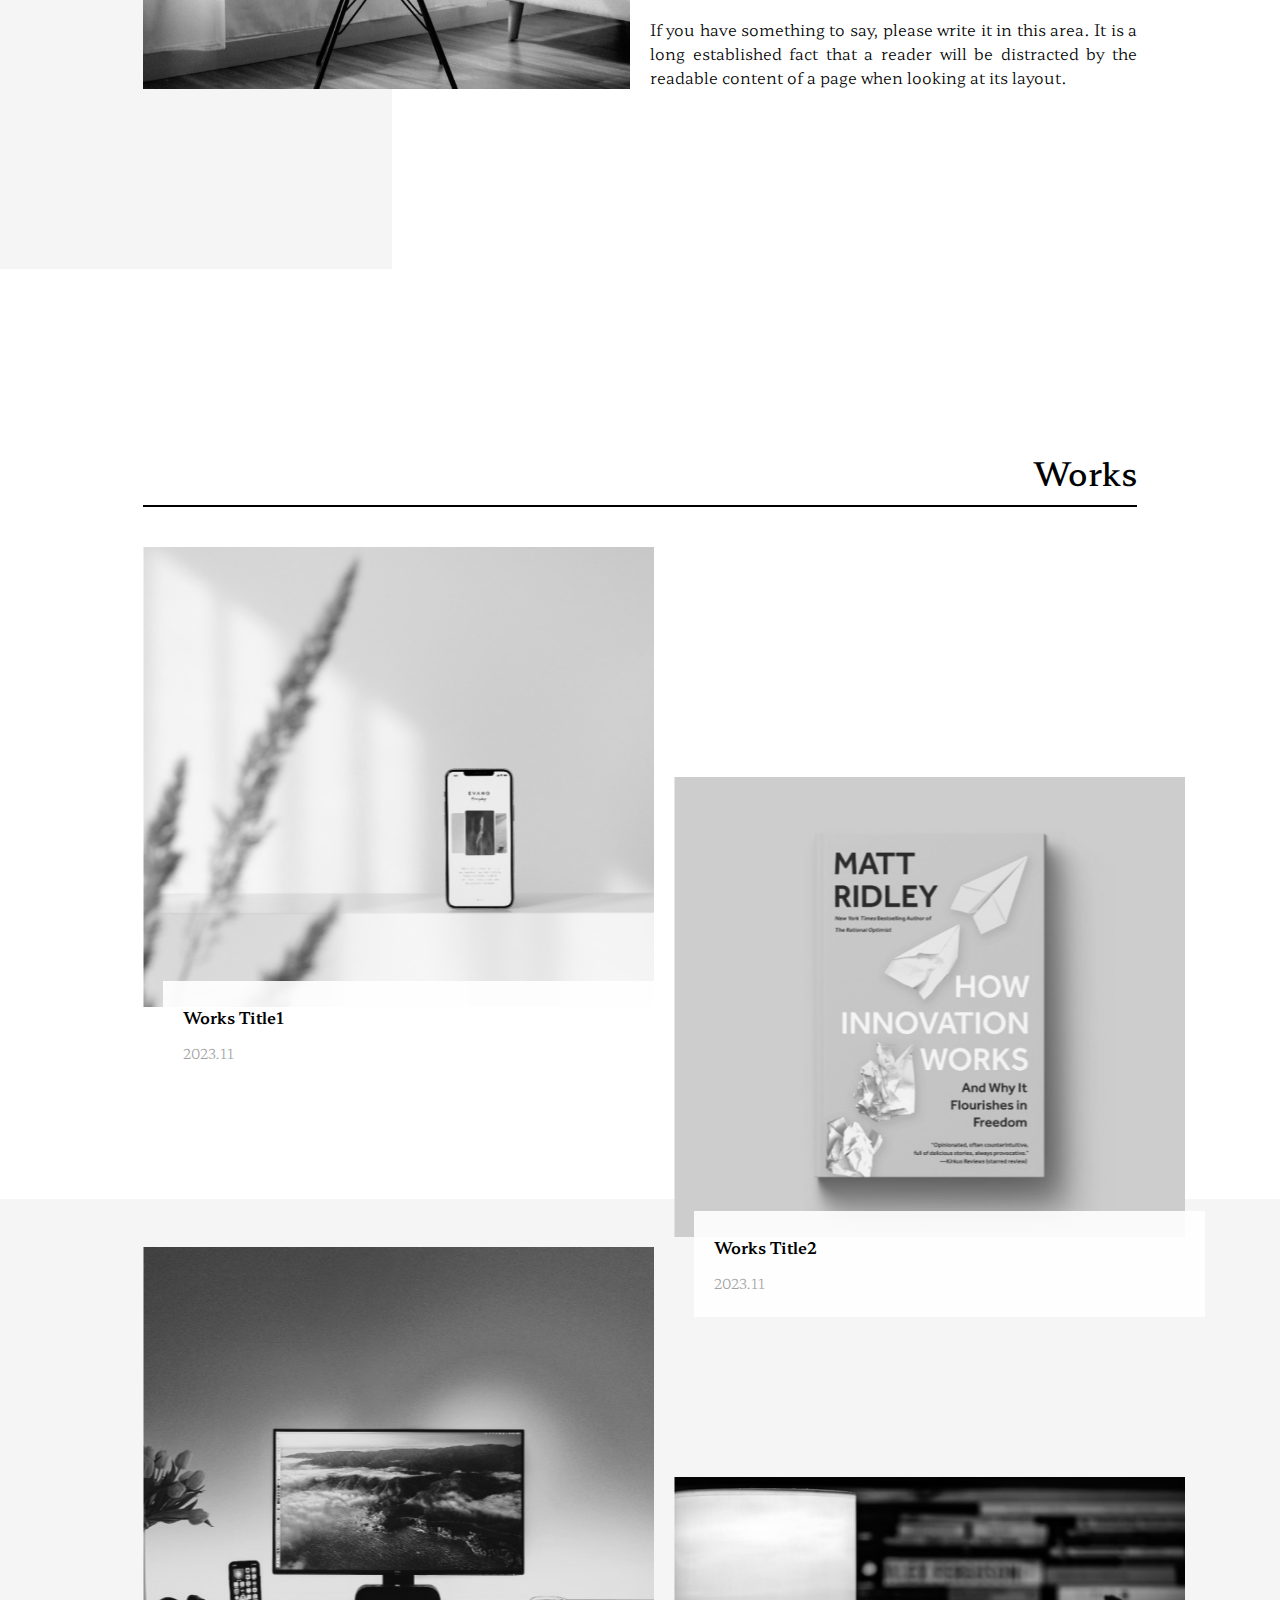
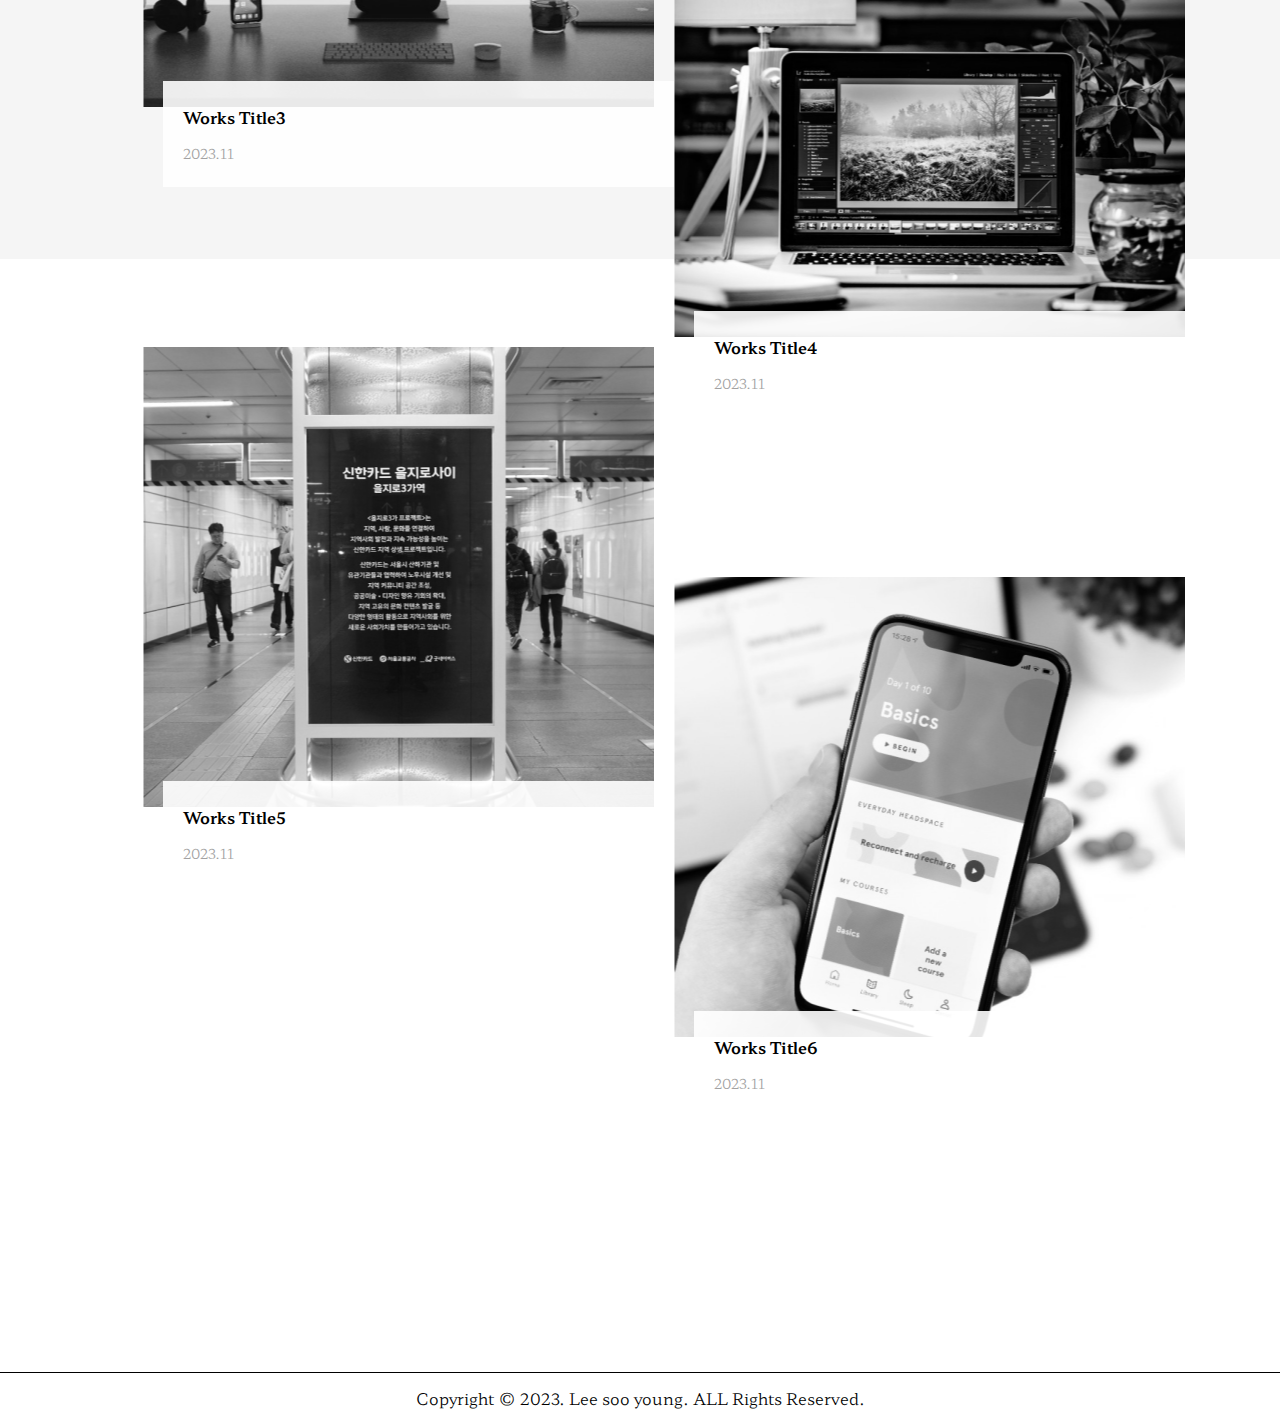
==== commit bc9e3ef1: "pdf 연결" ====
--- a/index.html
+++ b/index.html
@@ -82,79 +82,91 @@
       <div class="title">Works</div>
       <div class="items-wrap">
         <div class="items">
-          <div class="item left">
-            <div class="img">
-              <img src="./img/3-works-1.png" alt="Works Project 1">
-            </div>
-            <div class="text">
-              <div class="works">
-                <div class="works-title">Works Title1</div>
-                <div class="works-date">2023.11</div>
+          <a href="./img/1-works-1-dt.pdf" target="_blank">
+            <div class="item left">
+              <div class="img">
+                <img src="./img/3-works-1.png" alt="Works Project 1">
+              </div>
+              <div class="text">
+                <div class="works">
+                  <div class="works-title">Works Title1</div>
+                  <div class="works-date">2023.11</div>
+                </div>
               </div>
             </div>
-          </div>
+          </a>
           <div class="spacing"></div>
-          <div class="item right">
-            <div class="img">
-              <img src="./img/3-works-2.png" alt="Works Project 1">
-            </div>
-            <div class="text">
-              <div class="works">
-                <div class="works-title">Works Title2</div>
-                <div class="works-date">2023.11</div>
+          <a href="./img/1-works-2-dt.pdf" target="_blank">
+            <div class="item right">
+              <div class="img">
+                <img src="./img/3-works-2.png" alt="Works Project 1">
+              </div>
+              <div class="text">
+                <div class="works">
+                  <div class="works-title">Works Title2</div>
+                  <div class="works-date">2023.11</div>
+                </div>
               </div>
             </div>
-          </div>
+          </a>
         </div>
         <div class="items">
-          <div class="item left">
-            <div class="img">
-              <img src="./img/3-works-3.png" alt="Works Project 1">
-            </div>
-            <div class="text">
-              <div class="works">
-                <div class="works-title">Works Title3</div>
-                <div class="works-date">2023.11</div>
+          <a href="./img/1-works-3-dt.pdf" target="_blank">
+            <div class="item left">
+              <div class="img">
+                <img src="./img/3-works-3.png" alt="Works Project 1">
+              </div>
+              <div class="text">
+                <div class="works">
+                  <div class="works-title">Works Title3</div>
+                  <div class="works-date">2023.11</div>
+                </div>
               </div>
             </div>
-          </div>
+          </a>
           <div class="spacing"></div>
-          <div class="item right">
-            <div class="img">
-              <img src="./img/3-works-4.png" alt="Works Project 1">
-            </div>
-            <div class="text">
-              <div class="works">
-                <div class="works-title">Works Title4</div>
-                <div class="works-date">2023.11</div>
+          <a href="./img/1-works-4-dt.pdf" target="_blank">
+            <div class="item right">
+              <div class="img">
+                <img src="./img/3-works-4.png" alt="Works Project 1">
+              </div>
+              <div class="text">
+                <div class="works">
+                  <div class="works-title">Works Title4</div>
+                  <div class="works-date">2023.11</div>
+                </div>
               </div>
             </div>
-          </div>
+          </a>
         </div>
         <div class="items">
-          <div class="item left">
-            <div class="img">
-              <img src="./img/3-works-5.png" alt="Works Project 1">
-            </div>
-            <div class="text">
-              <div class="works">
-                <div class="works-title">Works Title5</div>
-                <div class="works-date">2023.11</div>
+          <a href="./img/1-works-5-dt.pdf" target="_blank">
+            <div class="item left">
+              <div class="img">
+                <img src="./img/3-works-5.png" alt="Works Project 1">
+              </div>
+              <div class="text">
+                <div class="works">
+                  <div class="works-title">Works Title5</div>
+                  <div class="works-date">2023.11</div>
+                </div>
               </div>
             </div>
-          </div>
+          </a>
           <div class="spacing"></div>
-          <div class="item right">
-            <div class="img">
-              <img src="./img/3-works-6.png" alt="Works Project 1">
-            </div>
-            <div class="text">
-              <div class="works">
-                <div class="works-title">Works Title6</div>
-                <div class="works-date">2023.11</div>
+          <a href="./img/1-works-6-dt.pdf" target="_blank">
+            <div class="item right">
+              <div class="img">
+                <img src="./img/3-works-6.png" alt="Works Project 1">
+              </div>
+              <div class="text">
+                <div class="works">
+                  <div class="works-title">Works Title6</div>
+                  <div class="works-date">2023.11</div>
+                </div>
               </div>
             </div>
-          </div>
+          </a>
         </div>
       </div>
 
--- a/css/main.css
+++ b/css/main.css
@@ -22,6 +22,11 @@
   width: 100%;
   max-width: 1194px;
   margin: 0 auto;
+}
+
+a {
+  text-decoration: none;
+  color: inherit;
 }
 
 /* COMMON Variable *******************/
@@ -56,8 +61,6 @@
   position: relative;
 }
 header ul.mega-menu li a {
-  text-decoration: none;
-  color: inherit;
   width: 100%;
   height: inherit;
   display: flex;
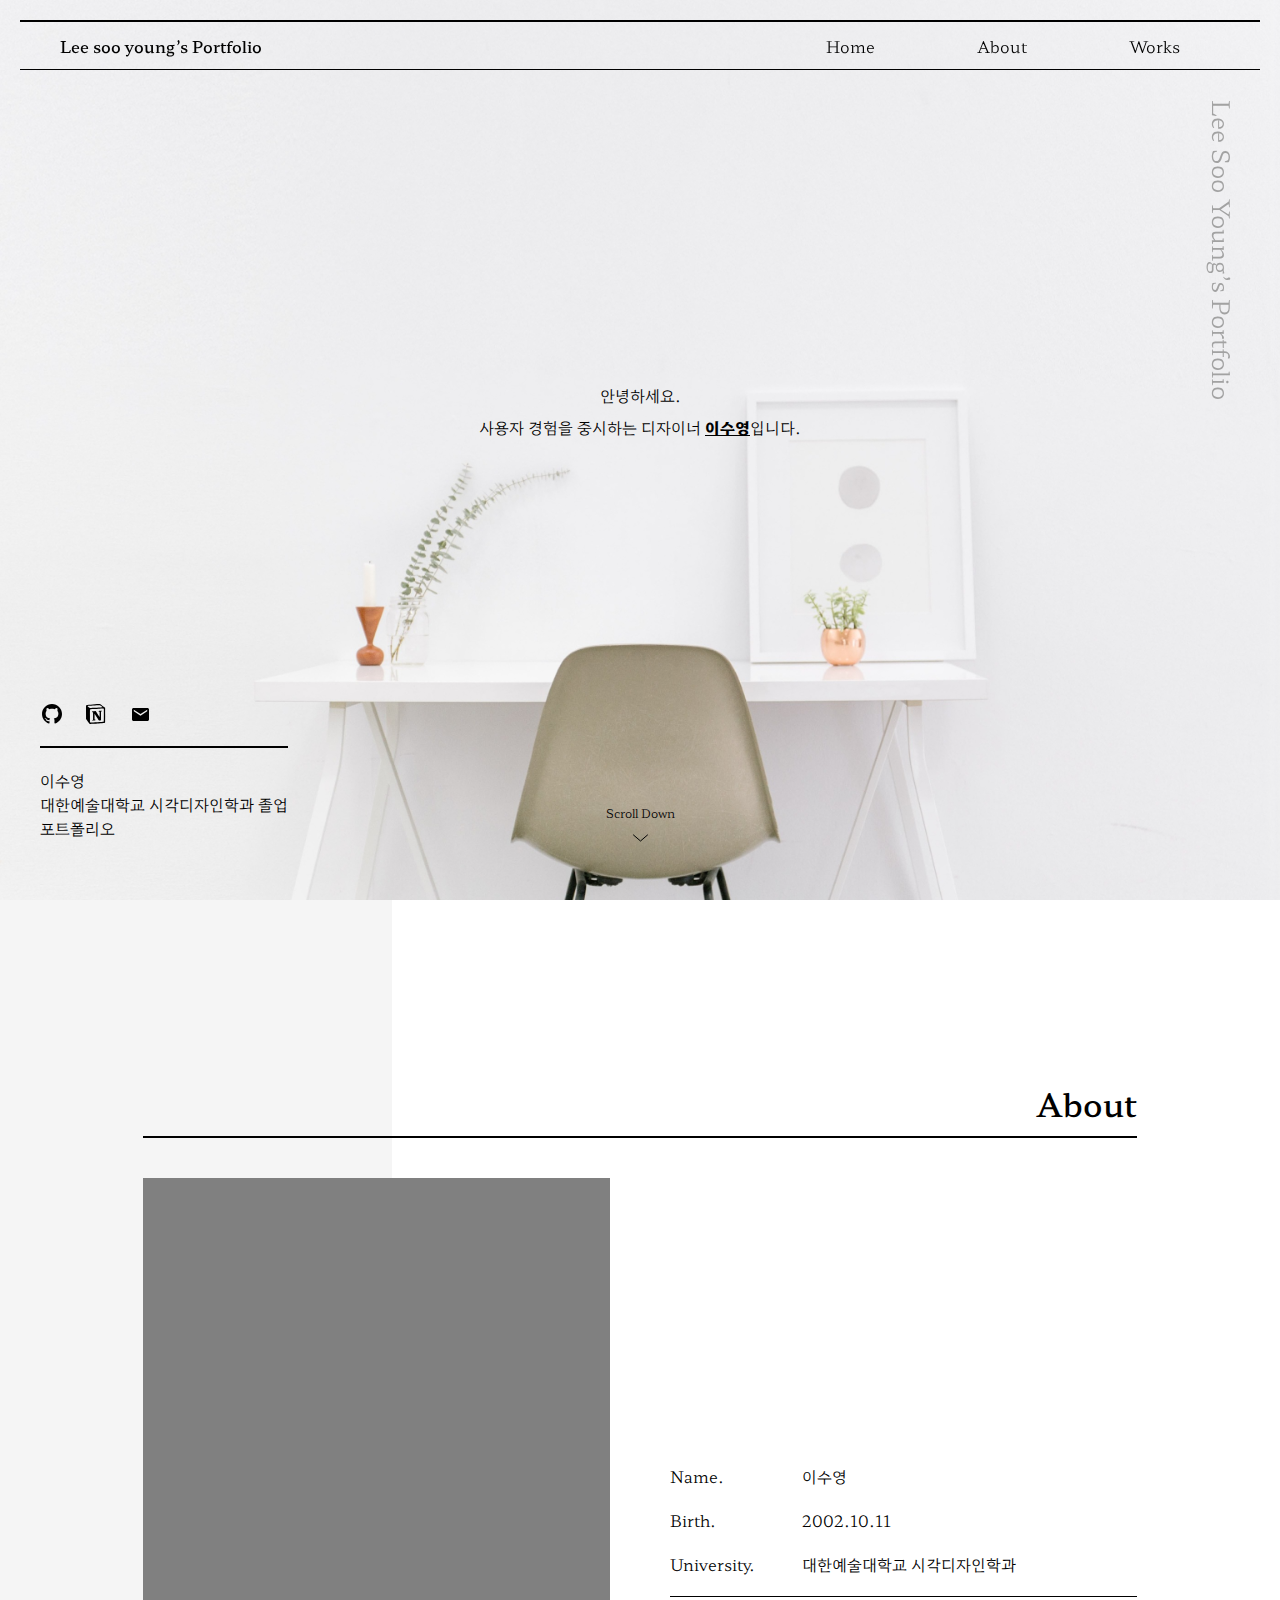
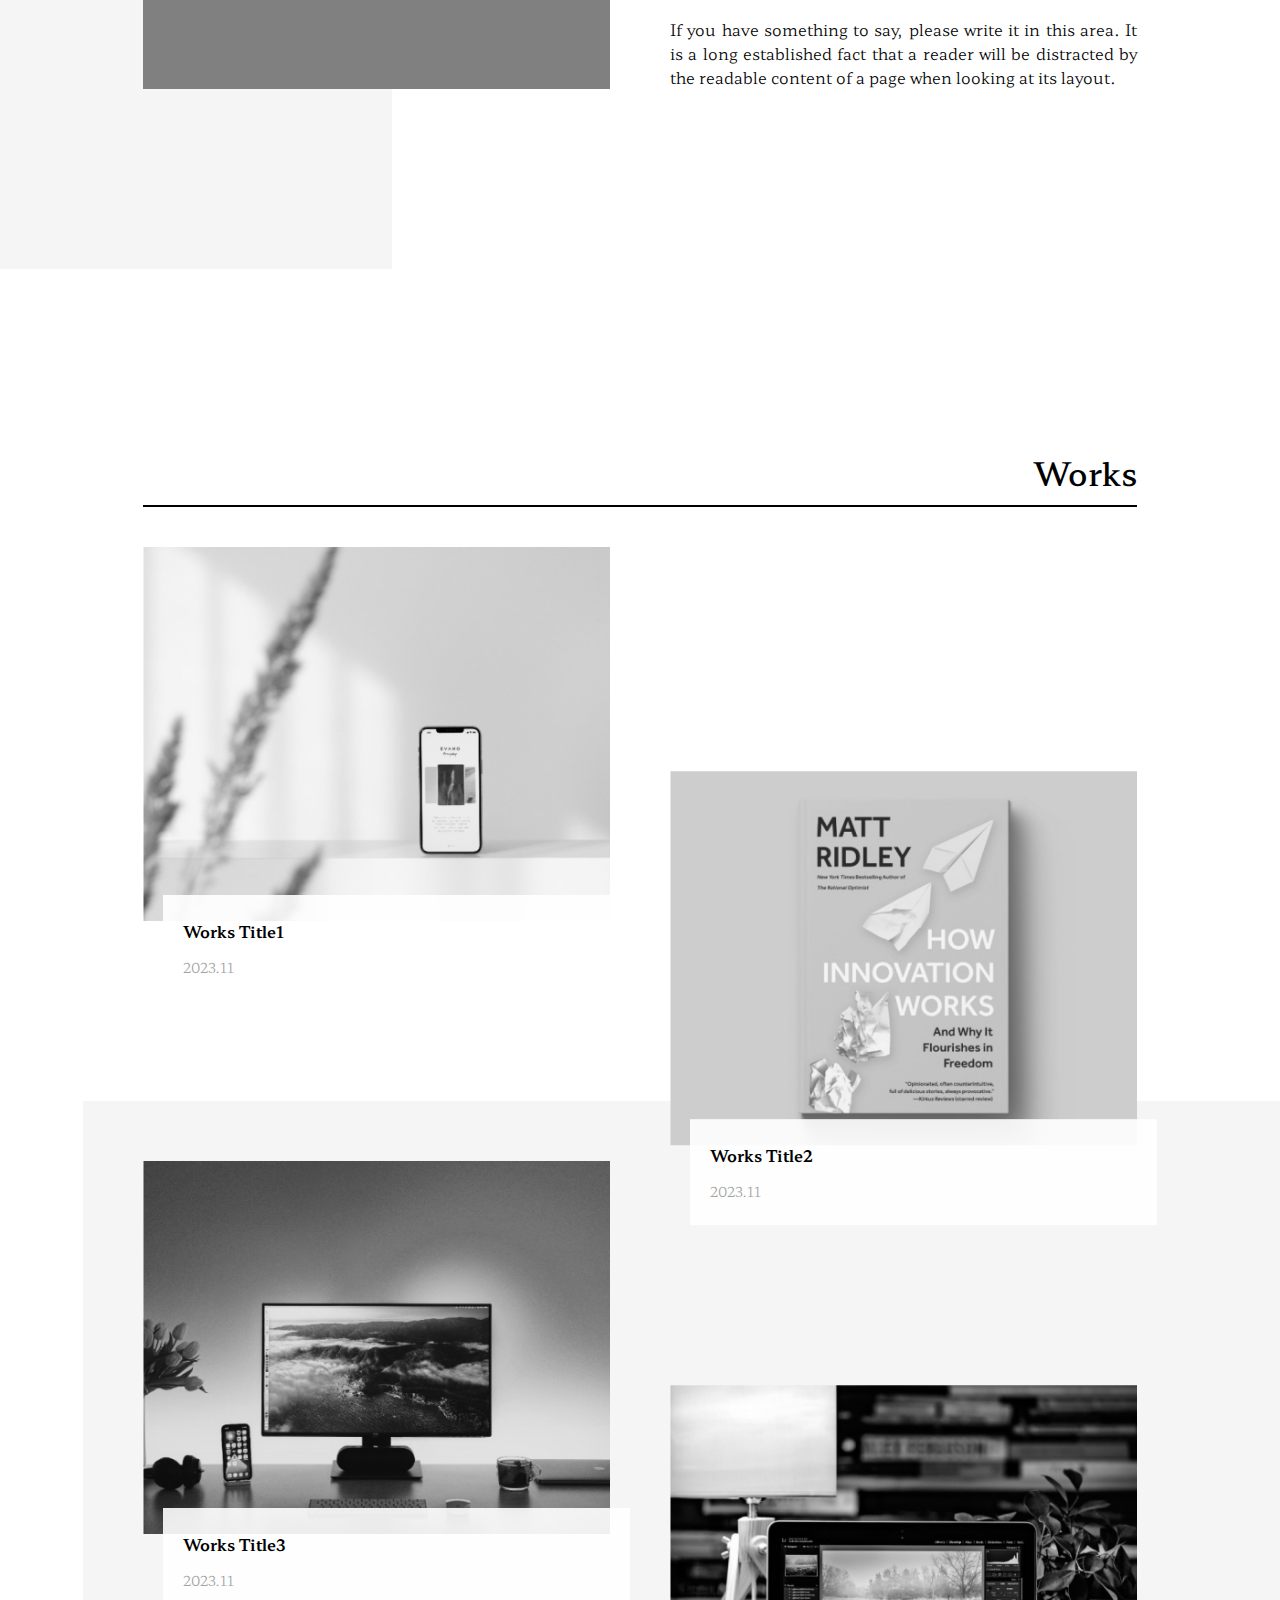
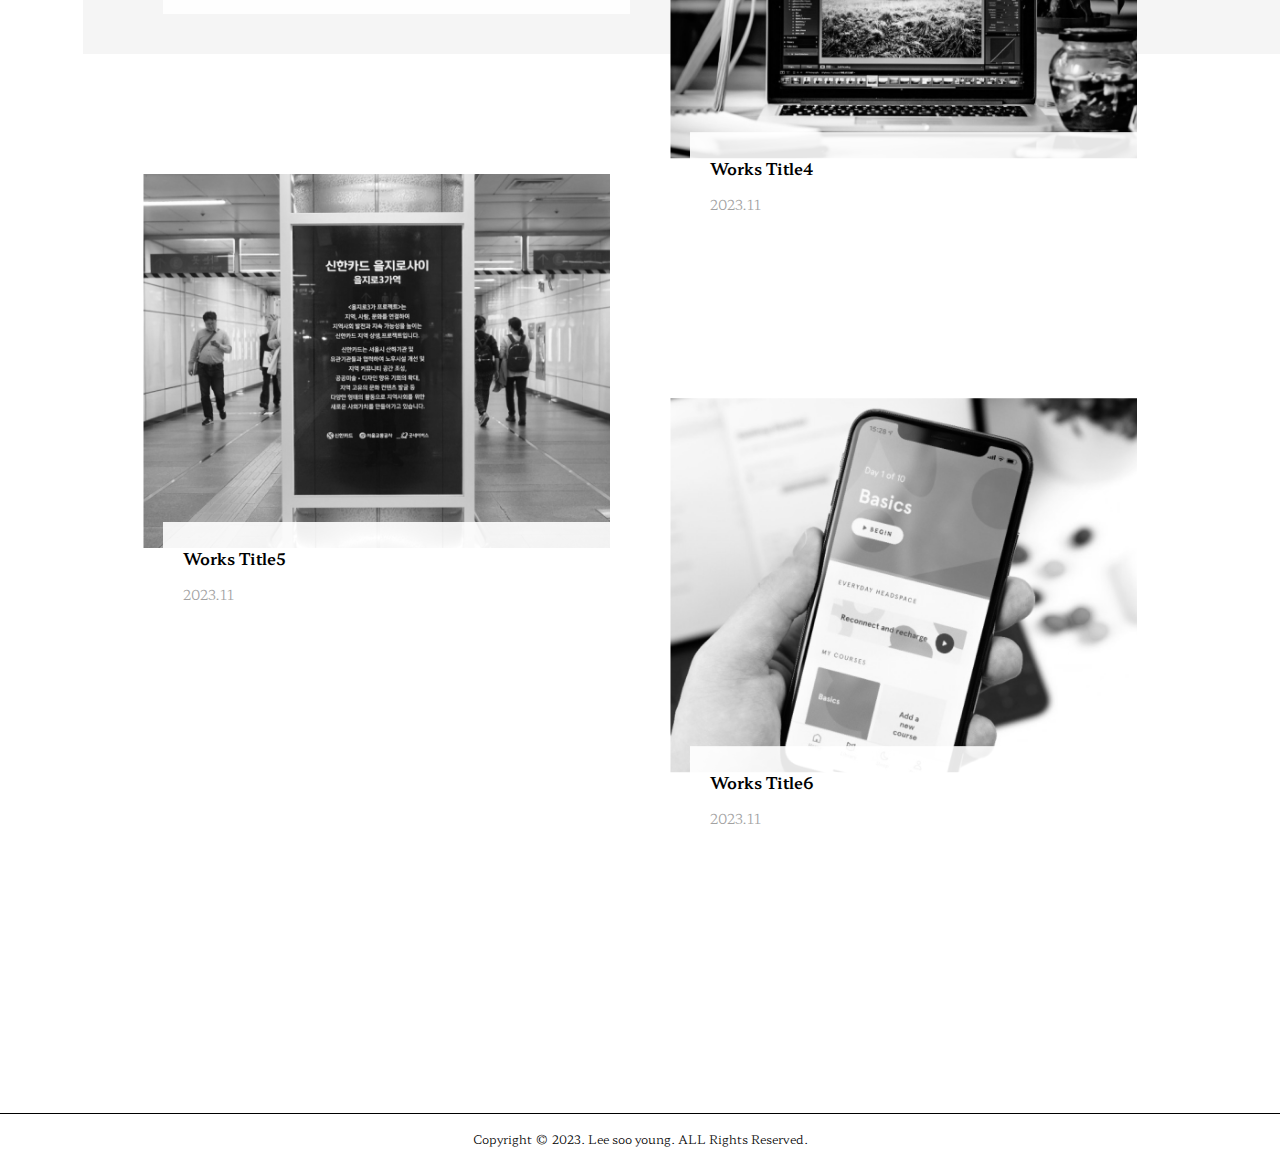
==== commit 345827ce: "반응형 작업" ====
--- a/index.html
+++ b/index.html
@@ -19,23 +19,22 @@
     </ul>
   </header>
   <div class="side-name">Lee Soo Young’s Portfolio</div>
-
   <section id="home">
     <div class="greeting">
       <p>안녕하세요. <br> 사용자 경험을 중시하는 디자이너 <span class="bold">이수영</span>입니다.</p>
     </div>
     <div class="profile">
-      <ul class="icon">
-        <li class="git-hub">
+      <div class="icon">
+        <a href="#" class="git-hub">
           <span>Github</span>
-        </li>
-        <li class="notion">
+        </a>
+        <a href="#" class="notion">
           <span>Notion</span>
-        </li>
-        <li class="e-mail">
+        </a>
+        <a href="#" class="e-mail">
           <span>E-mail</span>
-        </li>
-      </ul>
+        </a>
+      </div>
       <ul class="person">
         <li>이수영</li>
         <li>대한예술대학교 시각디자인학과 졸업</li>
@@ -80,8 +79,11 @@
     <div class="bg-object"></div>
     <div class="inner">
       <div class="title">Works</div>
-      <div class="items-wrap">
-        <div class="items">
+    </div>
+    
+    <div class="items-wrap">
+      <div class="items">
+        <div class="inner">
           <a href="./img/1-works-1-dt.pdf" target="_blank">
             <div class="item left">
               <div class="img">
@@ -110,9 +112,11 @@
             </div>
           </a>
         </div>
-        <div class="items">
+      </div>
+      <div class="items bg-left">
+        <div class="inner ">
           <a href="./img/1-works-3-dt.pdf" target="_blank">
-            <div class="item left">
+            <div class="item left bg-left">
               <div class="img">
                 <img src="./img/3-works-3.png" alt="Works Project 1">
               </div>
@@ -139,7 +143,9 @@
             </div>
           </a>
         </div>
-        <div class="items">
+      </div>
+      <div class="items">
+        <div class="inner">
           <a href="./img/1-works-5-dt.pdf" target="_blank">
             <div class="item left">
               <div class="img">
@@ -170,10 +176,13 @@
         </div>
       </div>
 
+  </div>
+  </section>
+
+  <footer>
+    <div class="inner">
+      <p>Copyright © 2023. Lee soo young. ALL Rights Reserved.</p>
     </div>
-  </section>
-  <footer>
-    <p>Copyright © 2023. Lee soo young. ALL Rights Reserved.</p>
   </footer>
 
   <script src="./main.js"></script>
--- a/css/main.css
+++ b/css/main.css
@@ -1,3 +1,4 @@
+@charset "UTF-8";
 /* fonts *******************/
 @import url("https://fonts.googleapis.com/css2?family=Hahmlet:wght@100;200;300;400;500;600;700;800;900&display=swap");
 /* COMMON *******************/
@@ -102,32 +103,39 @@
   background: url("./../img/1-home-BG.png") no-repeat;
   background-size: cover;
   position: relative;
+  display: flex;
+  flex-direction: column;
+  padding: 0 40px;
   background-position: center bottom;
   background-color: #F0F0F2;
 }
 #home .greeting {
-  position: absolute;
-  left: 50%;
-  bottom: 280px;
-  transform: translateX(-50%);
+  flex: 1;
+  position: relative;
+  display: flex;
+  margin-top: 120px;
+  justify-content: center;
+  align-items: center;
   text-align: center;
   line-height: 2em;
+  word-break: keep-all;
 }
 #home .greeting p .bold {
   font-weight: 700;
   text-decoration: underline;
 }
 #home .profile {
-  position: absolute;
-  left: 60px;
-  bottom: 60px;
-}
-#home .profile ul.icon {
+  position: relative;
+  margin-bottom: 60px;
+}
+#home .profile .icon {
   display: flex;
   gap: 20px;
   padding-bottom: 20px;
-}
-#home .profile ul.icon li {
+  justify-content: flex-start;
+}
+#home .profile .icon a {
+  display: block;
   height: 24px;
   width: 24px;
   background-position: center center;
@@ -135,10 +143,10 @@
   cursor: pointer;
   position: relative;
 }
-#home .profile ul.icon li span {
+#home .profile .icon a span {
   display: none;
 }
-#home .profile ul.icon li:hover span {
+#home .profile .icon a:hover span {
   position: absolute;
   top: -115%;
   left: 50%;
@@ -151,7 +159,7 @@
   font-size: 12px;
   border-radius: 0.2em;
 }
-#home .profile ul.icon li:hover span::after {
+#home .profile .icon a:hover span::after {
   content: "";
   position: absolute;
   top: 100%;
@@ -162,19 +170,20 @@
   border-left: 0.3em solid transparent;
   border-right: 0.3em solid transparent;
 }
-#home .profile ul.icon li.git-hub {
+#home .profile .icon a.git-hub {
   background-image: url("./../img/icon-github.svg");
 }
-#home .profile ul.icon li.notion {
+#home .profile .icon a.notion {
   background-image: url("./../img/icon-notion.svg");
 }
-#home .profile ul.icon li.e-mail {
+#home .profile .icon a.e-mail {
   background-image: url("./../img/icon-email.svg");
 }
 #home .profile ul.person {
   width: fit-content;
   border-top: 2px solid #000;
   padding-top: 20px;
+  word-break: keep-all;
 }
 #home .profile ul.person li {
   line-height: 1.5em;
@@ -207,6 +216,8 @@
 }
 /* ABOUT *******************/
 #about {
+  padding-top: 180px;
+  padding-bottom: 180px;
   width: 100%;
   position: relative;
   display: flex;
@@ -225,8 +236,6 @@
 }
 #about .inner {
   flex-shrink: 0;
-  padding-top: 180px;
-  padding-bottom: 180px;
 }
 .title {
   font-size: 32px;
@@ -248,7 +257,6 @@
   height: 511px;
   overflow: hidden;
   background-color: gray;
-  background-image: url("./../img/2-about-profile.png");
   background-size: cover;
   background-repeat: no-repeat;
   background-position: center center;
@@ -256,7 +264,7 @@
 .spacing {
   width: 100%;
   max-width: 172px;
-  min-width: 20px;
+  min-width: 60px;
   flex: 1;
 }
 
@@ -267,6 +275,7 @@
   flex-direction: column;
   gap: 20px;
   font-size: 16px;
+  word-break: keep-all;
 }
 #about .inner .contents ul.info li {
   display: flex;
@@ -286,66 +295,80 @@
 /* WORKS *******************/
 #works {
   position: relative;
-}
-#works .bg-object {
-  position: absolute;
-  top: 930px;
-  right: 0;
-  width: 50%;
-  height: 660px;
-  background-color: #F5F5F5;
-  z-index: -10;
-}
-#works .bg-object::before {
-  content: "";
-  display: block;
-  position: absolute;
-  top: 0;
-  right: 100%;
-  height: 100%;
-  width: 673px;
-  background-color: #F5F5F5;
-}
-#works .inner {
   padding-top: 180px;
   padding-bottom: 565px;
 }
-#works .inner .items-wrap {
+#works .items-wrap {
   display: flex;
   flex-direction: column;
   gap: 240px;
 }
-#works .inner .items-wrap .items {
-  display: flex;
-}
-#works .inner .items-wrap .items .item {
-  width: 511px;
-  height: 460px;
-  position: relative;
-}
-#works .inner .items-wrap .items .item.right {
-  transform: translateY(230px);
-}
-#works .inner .items-wrap .items .item .img {
+#works .items-wrap .items.bg-left {
+  position: relative;
+}
+#works .items-wrap .items.bg-left::before {
+  content: "";
+  background-color: #F5F5F5;
+  position: absolute;
+  width: calc(50% + 172px);
+  height: calc(100% + 180px);
+  top: 0;
+  right: 0;
+  transform: translate(0, -60px);
+  z-index: -8;
+}
+#works .items-wrap .items .inner {
+  display: flex;
+}
+#works .items-wrap .items .inner a {
+  display: block;
+  width: 100%;
+  max-width: 511px;
+  height: auto;
+  aspect-ratio: 1/0.8;
+}
+#works .items-wrap .items .inner a .item {
+  width: 100%;
+  height: 100%;
+  position: relative;
+}
+#works .items-wrap .items .inner a .item.left.bg-left {
+  position: relative;
+}
+#works .items-wrap .items .inner a .item.left.bg-left::before {
+  content: "";
+  background-color: #F5F5F5;
+  position: absolute;
+  width: calc(100% + 120px);
+  height: calc(100% + 180px);
+  top: 0;
+  left: 0;
+  transform: translate(-60px, -60px);
+  z-index: -10;
+}
+#works .items-wrap .items .inner a .item.right {
+  transform: translateY(60%);
+}
+#works .items-wrap .items .inner a .item .img {
   width: 100%;
   height: 100%;
   overflow: hidden;
   position: relative;
   cursor: pointer;
 }
-#works .inner .items-wrap .items .item .img img {
+#works .items-wrap .items .inner a .item .img img {
   position: absolute;
   top: 50%;
   left: 50%;
   transform: translate(-50%, -50%);
-  height: 100%;
+  width: 100%;
   filter: grayscale(10);
 }
-#works .inner .items-wrap .items .item .img:hover img {
+#works .items-wrap .items .inner a .item .img:hover img {
   height: 120%;
   filter: grayscale(0);
 }
-#works .inner .items-wrap .items .item .text {
+#works .items-wrap .items .inner a .item .text {
   position: absolute;
   bottom: -80px;
   left: 20px;
@@ -353,12 +376,12 @@
   width: 100%;
   background-color: rgba(255, 255, 255, 0.9);
 }
-#works .inner .items-wrap .items .item .text .works .works-title {
+#works .items-wrap .items .inner a .item .text .works .works-title {
   font-size: 16px;
   font-weight: 600;
   color: #000;
 }
-#works .inner .items-wrap .items .item .text .works .works-date {
+#works .items-wrap .items .inner a .item .text .works .works-date {
   font-size: 14px;
   color: #A2A2A2;
   margin-top: 14px;
@@ -372,8 +395,11 @@
   justify-content: center;
   align-items: center;
   border-top: 1px solid #000;
-}
-
+  font-size: 12px;
+  text-align: center;
+}
+
+/* PC 추가 수정 */
 @media (max-width: 1499px) {
   .inner {
     padding-left: 100px;
@@ -382,19 +408,107 @@
   .side-name {
     right: 40px;
   }
+}
+/* 태블릿 */
+@media (max-width: 1027px) {
+  .inner {
+    width: 100%;
+  }
+  header ul.mega-menu {
+    gap: 0;
+  }
+  #about .inner .contents {
+    flex-direction: column;
+    gap: 40px;
+  }
+  #about .inner .contents .img {
+    width: 100%;
+    max-width: 511px;
+    height: auto;
+    aspect-ratio: 1;
+  }
+  #about .inner .contents .spacing {
+    display: none;
+  }
+  #about .inner .contents ul.info {
+    width: 100%;
+  }
+  #works .items-wrap .items .inner .spacing {
+    min-width: 20px;
+  }
+}
+@media (max-width: 767px) {
+  .inner {
+    padding-left: 20px;
+    padding-right: 20px;
+  }
+  header {
+    flex-direction: column;
+    padding: 0;
+    height: 60px;
+  }
+  header .logo {
+    font-size: 14px;
+    padding: 5px;
+  }
+  header ul.mega-menu {
+    width: 100%;
+    border-top: 1px solid #000;
+    gap: 0;
+  }
+  header ul.mega-menu li {
+    flex: 1;
+    border-right: 1px solid #000;
+  }
+  header ul.mega-menu li:last-child {
+    border-right: 1px solid transparent;
+  }
+  header ul.mega-menu li a {
+    font-size: 14px;
+  }
+  header ul.mega-menu li a::after {
+    display: none;
+  }
+  .side-name {
+    color: #e4e4e4;
+    z-index: -11;
+  }
+  #home {
+    padding: 0 20px;
+  }
+  #home .greeting {
+    margin-top: 140px;
+  }
   #home .profile {
-    left: 40px;
-  }
-}
-@media (max-width: 1027px) {
-  body {
-    background-color: aliceblue;
-  }
-  .inner {
-    width: 800px;
-  }
-  header {
-    display: flex;
+    margin-bottom: 40px;
+  }
+  #home .profile ul.person {
+    width: 100%;
+  }
+  #home .scroll-animation {
+    display: none;
+  }
+  #works {
+    padding-bottom: 280px;
+  }
+  #works .items-wrap {
+    gap: 120px;
+  }
+  #works .items-wrap .items.bg-left::before {
+    display: none;
+  }
+  #works .items-wrap .items .inner {
     flex-direction: column;
+    gap: 120px;
+    align-items: center;
+  }
+  #works .items-wrap .items .inner a .item.left.bg-left::before {
+    display: none;
+  }
+  #works .items-wrap .items .inner a .item.right {
+    transform: translateY(0);
+  }
+  #works .items-wrap .items .inner .spacing {
+    display: none;
   }
 }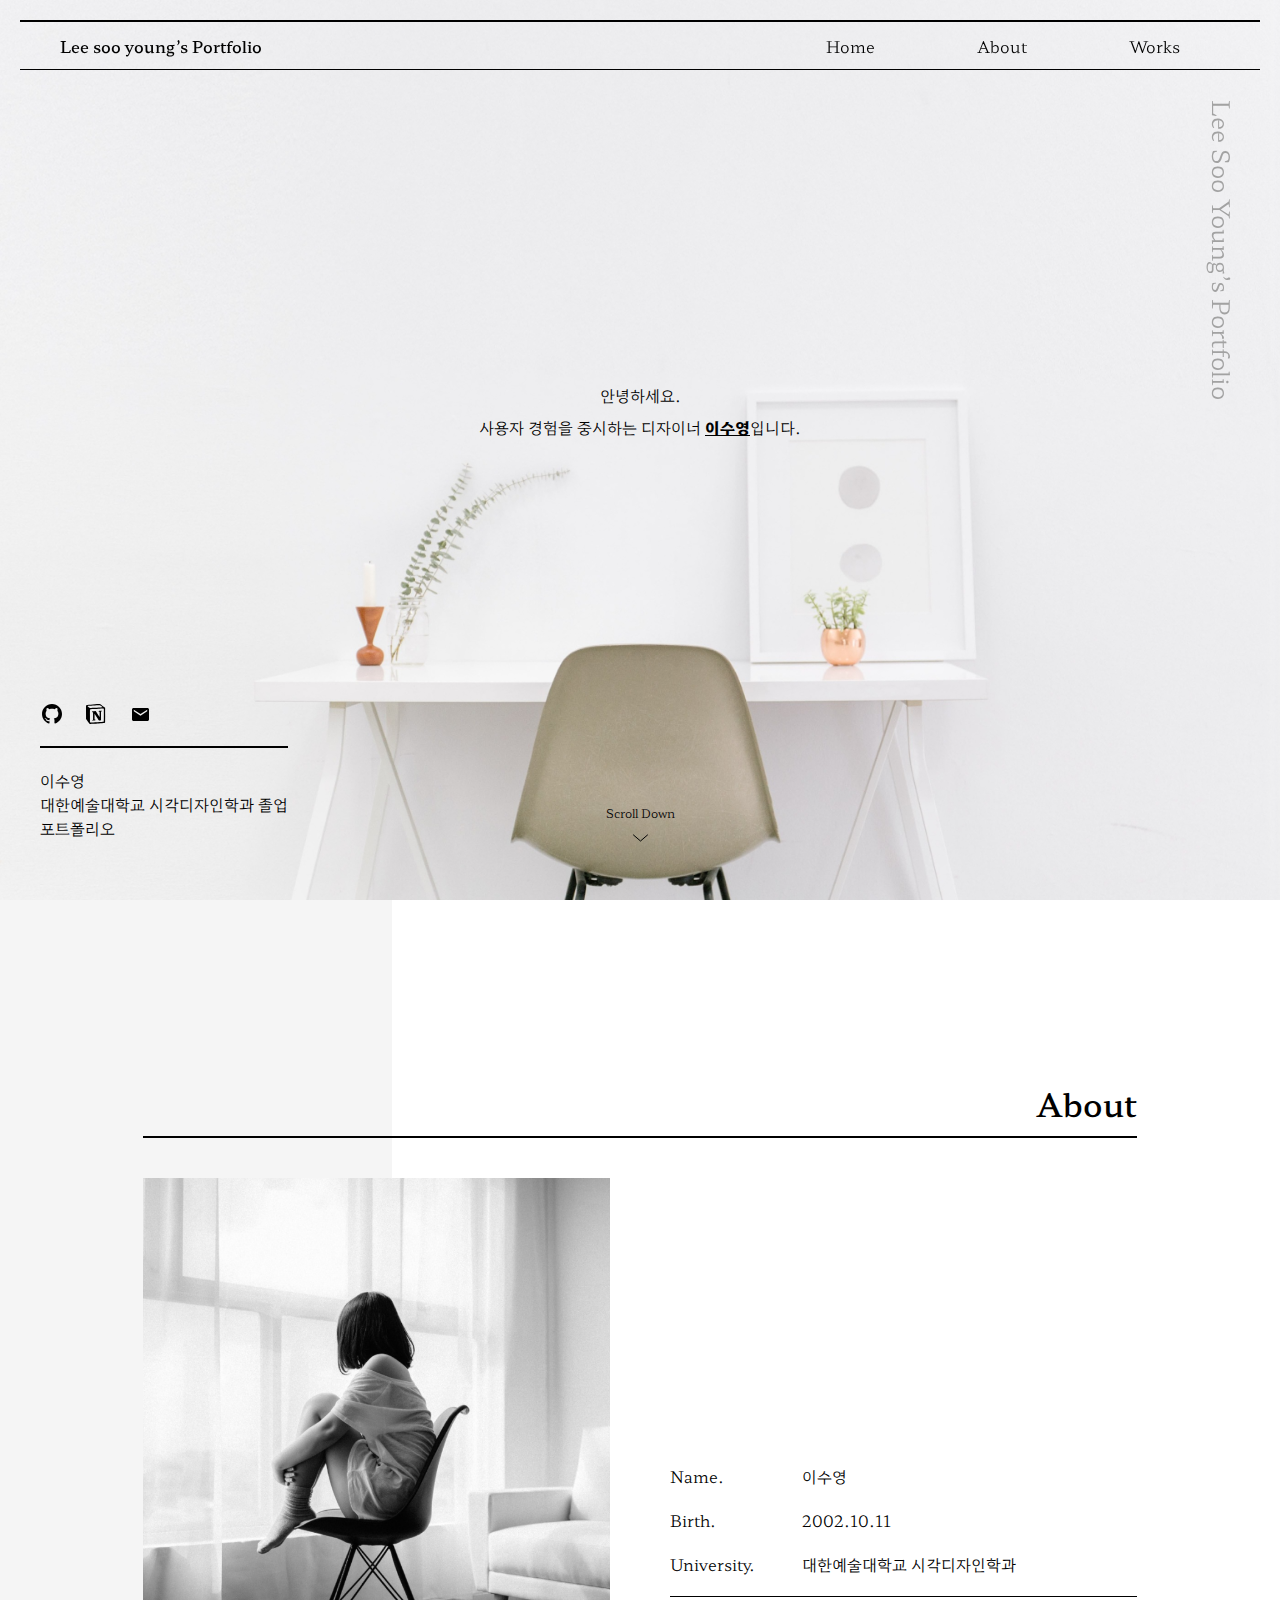
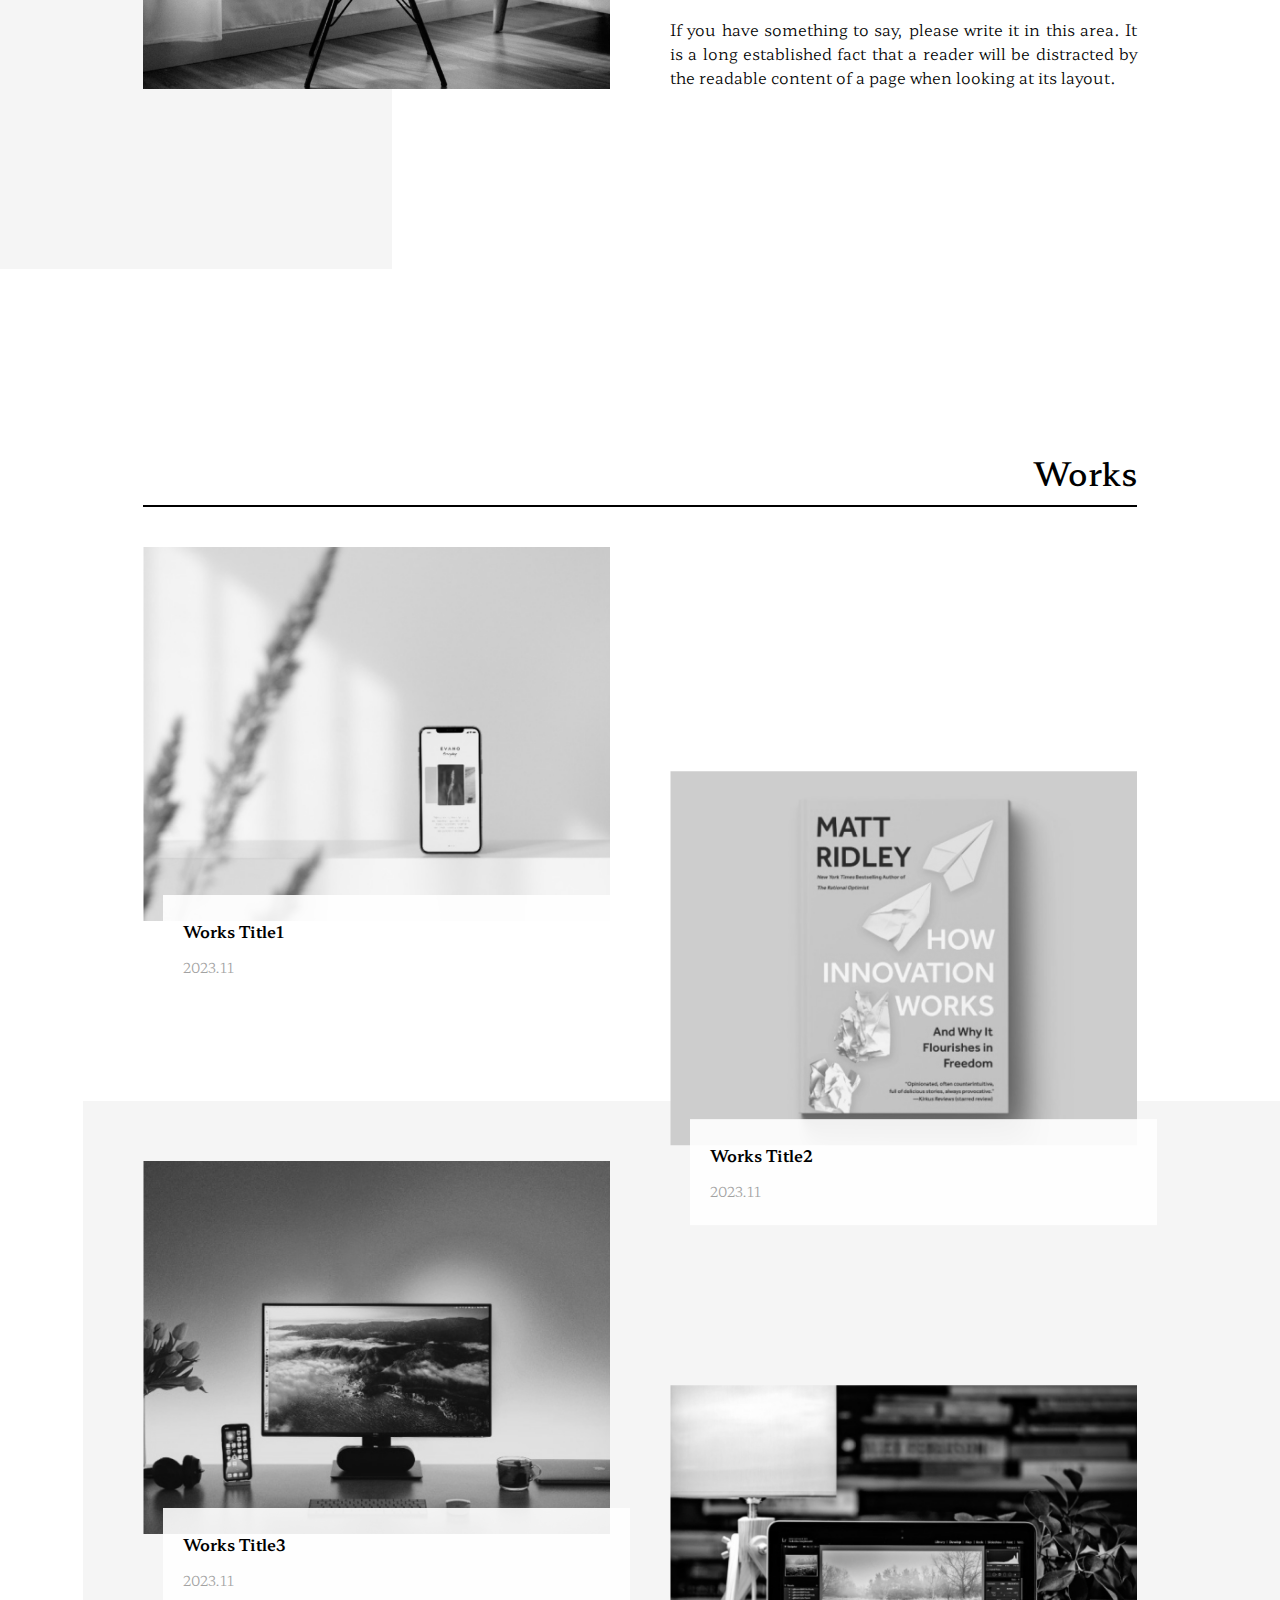
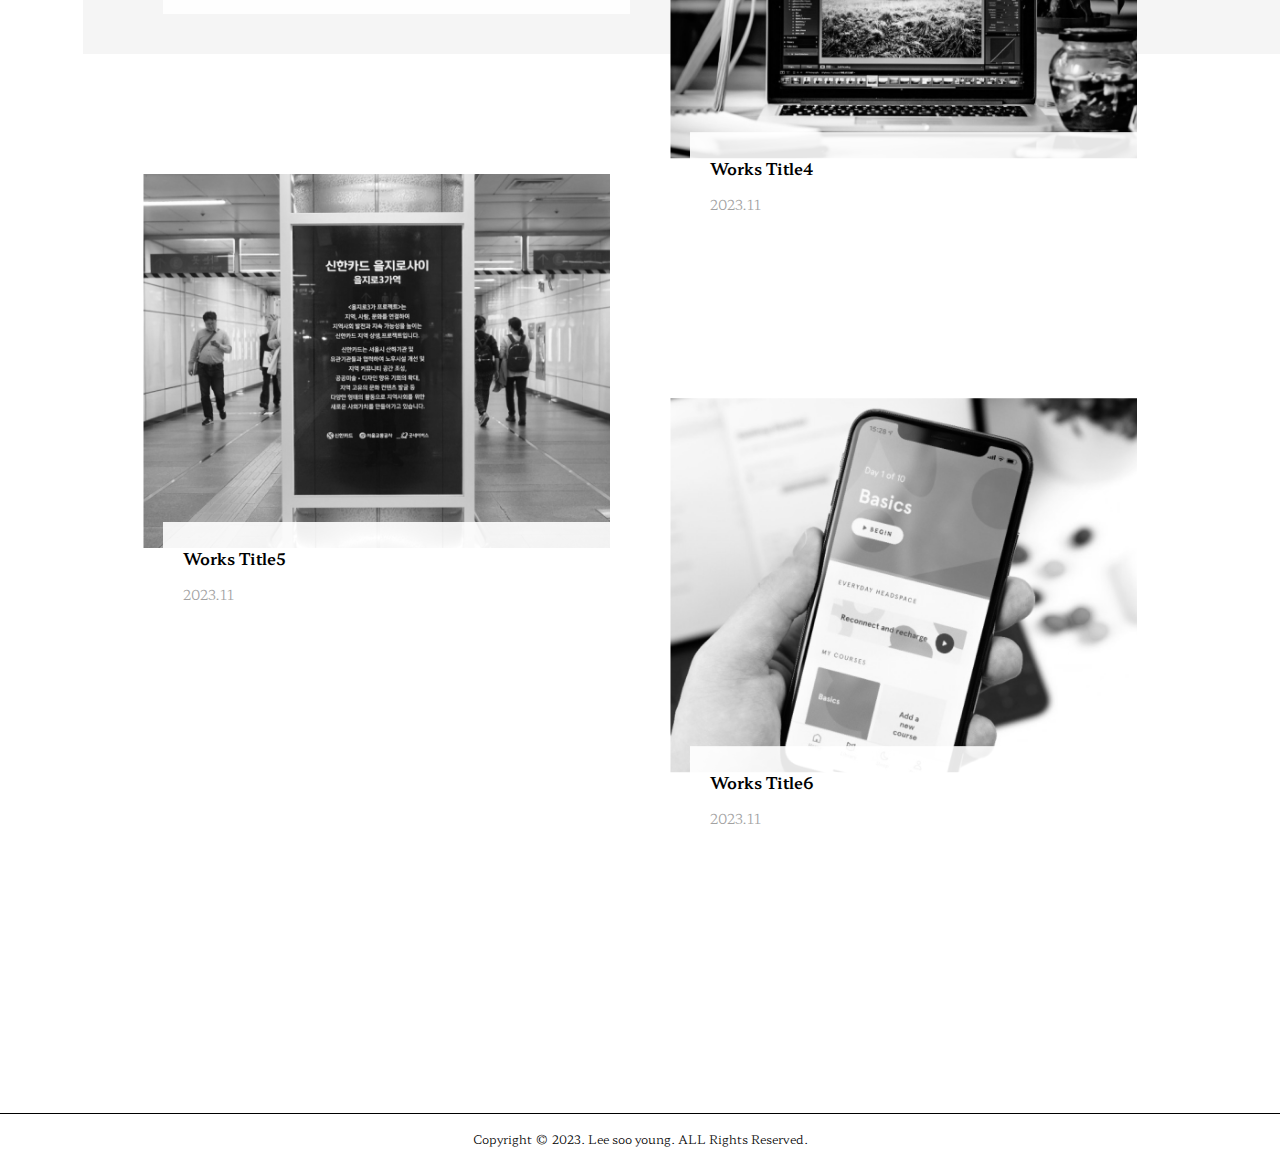
==== commit 8a33f54e: "파비콘 추가" ====
--- a/index.html
+++ b/index.html
@@ -6,6 +6,7 @@
   <meta name="viewport" content="width=device-width, initial-scale=1.0">
   <title>Lee's Portfolio</title>
   <link rel="stylesheet" href="./css/main.css">
+  <link rel="icon" href="./img/favicon.png" type="image/x-icon">
   
 </head>
 <body>
--- a/css/main.css
+++ b/css/main.css
@@ -257,6 +257,7 @@
   height: 511px;
   overflow: hidden;
   background-color: gray;
+  background-image: url("./../img/2-about-profile.png");
   background-size: cover;
   background-repeat: no-repeat;
   background-position: center center;
@@ -365,7 +366,7 @@
   filter: grayscale(10);
 }
 #works .items-wrap .items .inner a .item .img:hover img {
-  height: 120%;
+  width: 120%;
   filter: grayscale(0);
 }
 #works .items-wrap .items .inner a .item .text {
@@ -488,6 +489,9 @@
   #home .scroll-animation {
     display: none;
   }
+  #about .inner .contents ul.info li p.category {
+    width: 7em;
+  }
   #works {
     padding-bottom: 280px;
   }
@@ -511,4 +515,36 @@
   #works .items-wrap .items .inner .spacing {
     display: none;
   }
+}
+@media (max-width: 359px) {
+  #home .greeting {
+    font-size: 14px;
+  }
+  #home .profile .icon {
+    padding-bottom: 10px;
+  }
+  #home .profile .icon a:hover span {
+    font-size: 10px;
+  }
+  #home .profile ul.person {
+    font-size: 14px;
+    padding-top: 10px;
+  }
+  .title {
+    font-size: 28px;
+  }
+  #about .inner .contents ul.info {
+    font-size: 14px;
+  }
+  #works .items-wrap .items .inner a .item .text {
+    padding: 12px 16px;
+    bottom: -40px;
+  }
+  #works .items-wrap .items .inner a .item .text .works .works-title {
+    font-size: 14px;
+  }
+  #works .items-wrap .items .inner a .item .text .works .works-date {
+    font-size: 12px;
+    margin-top: 6px;
+  }
 }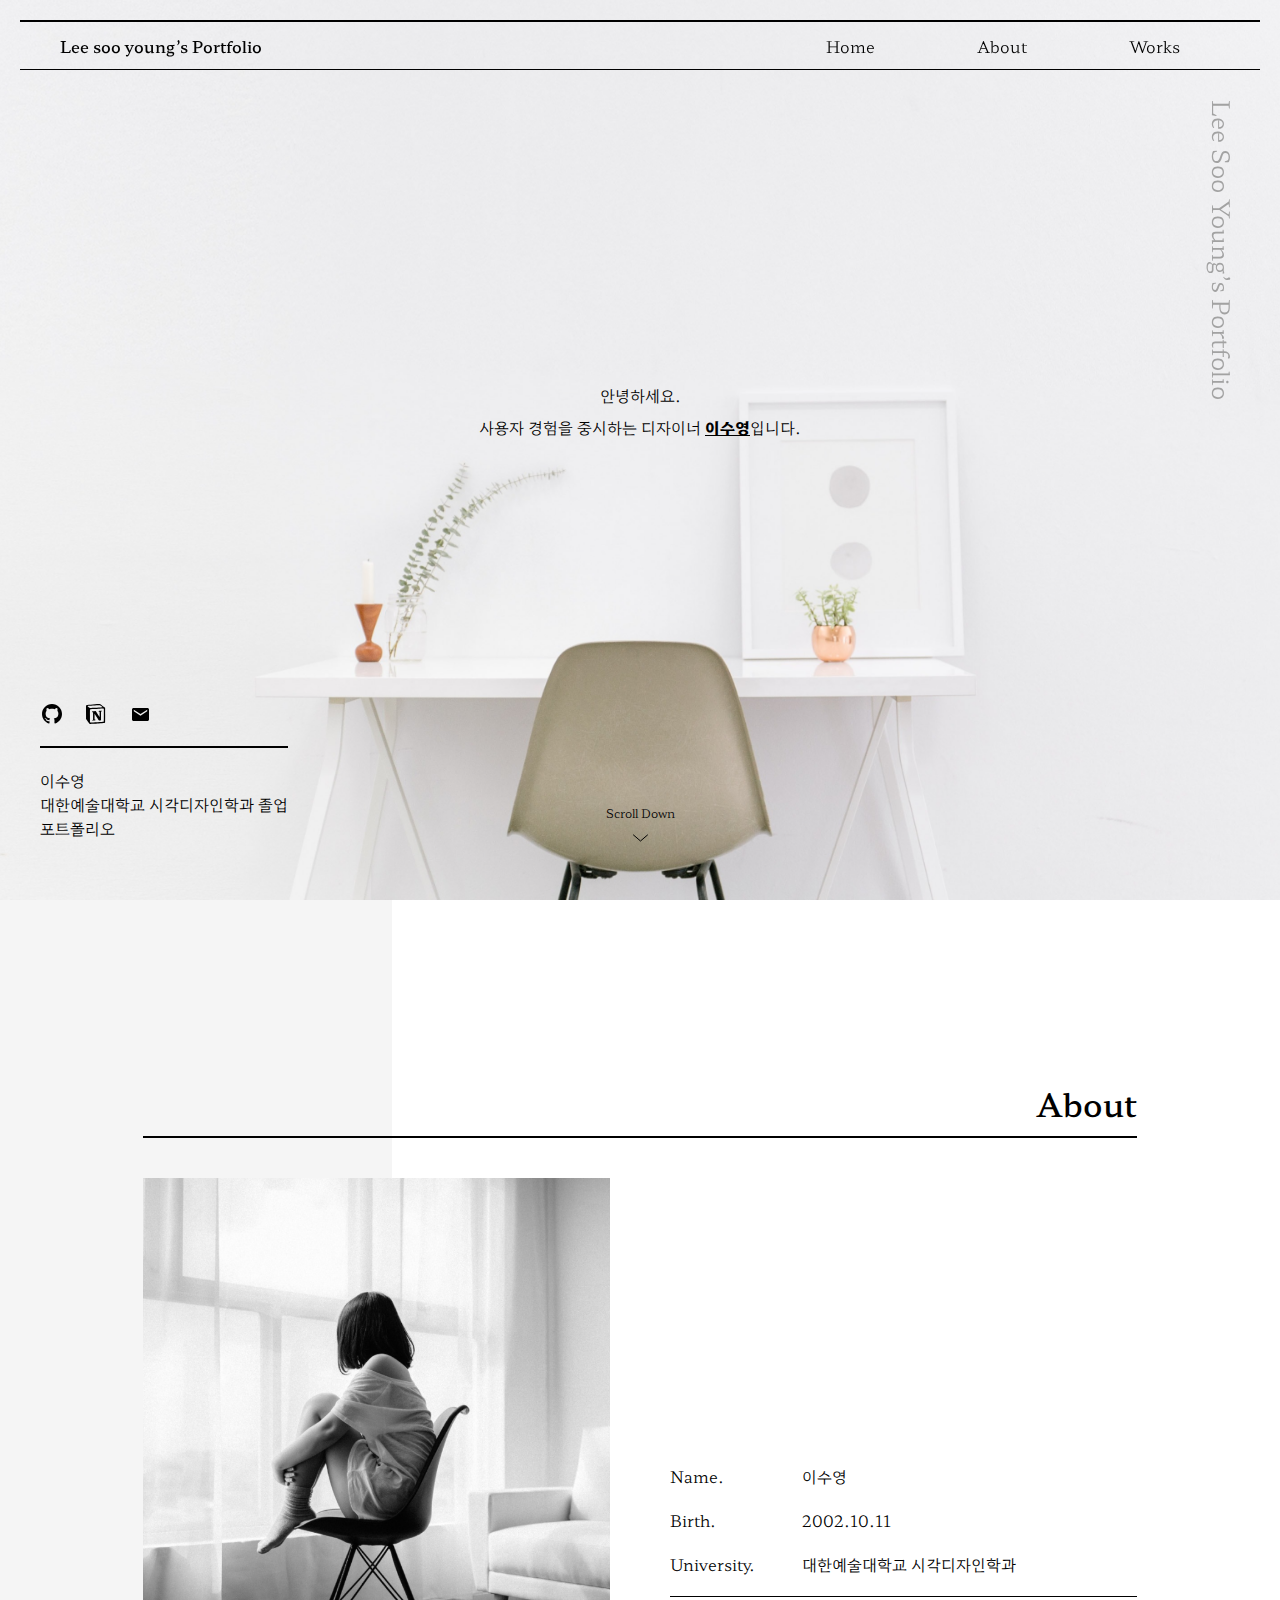
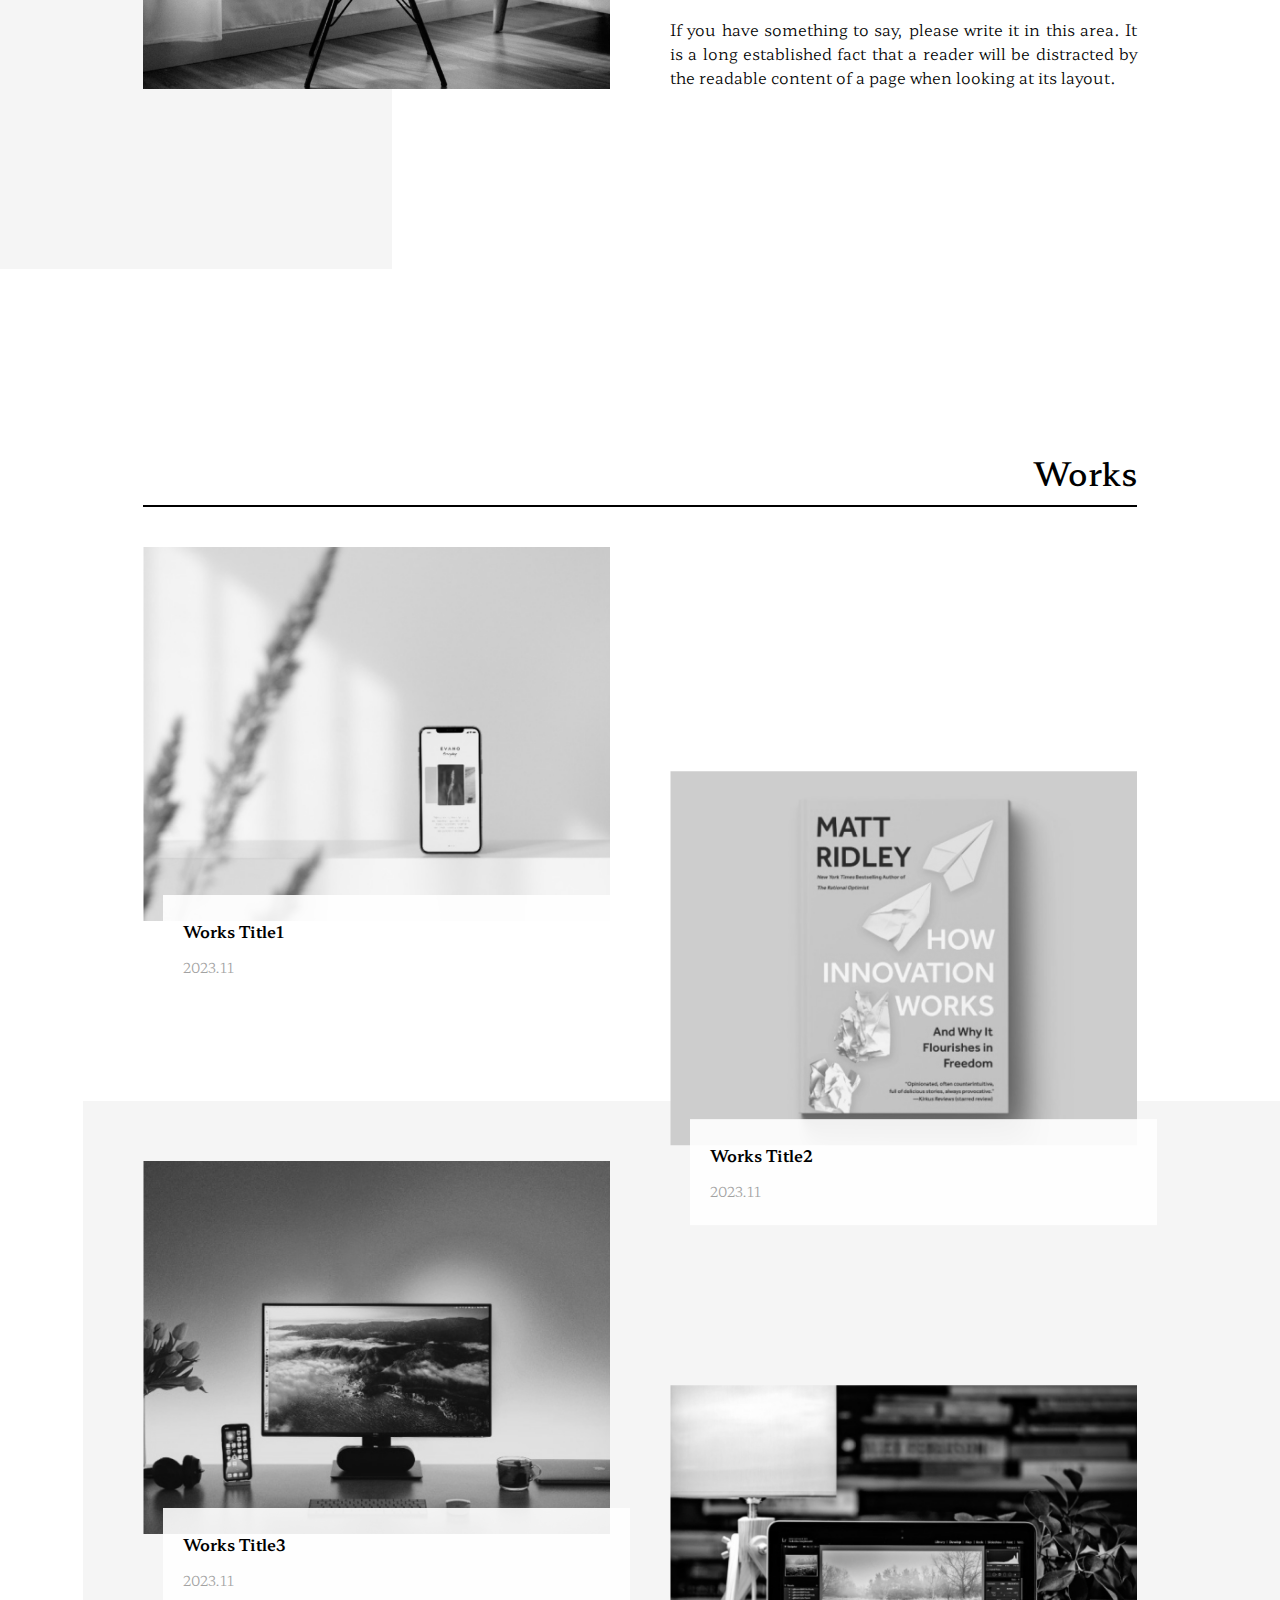
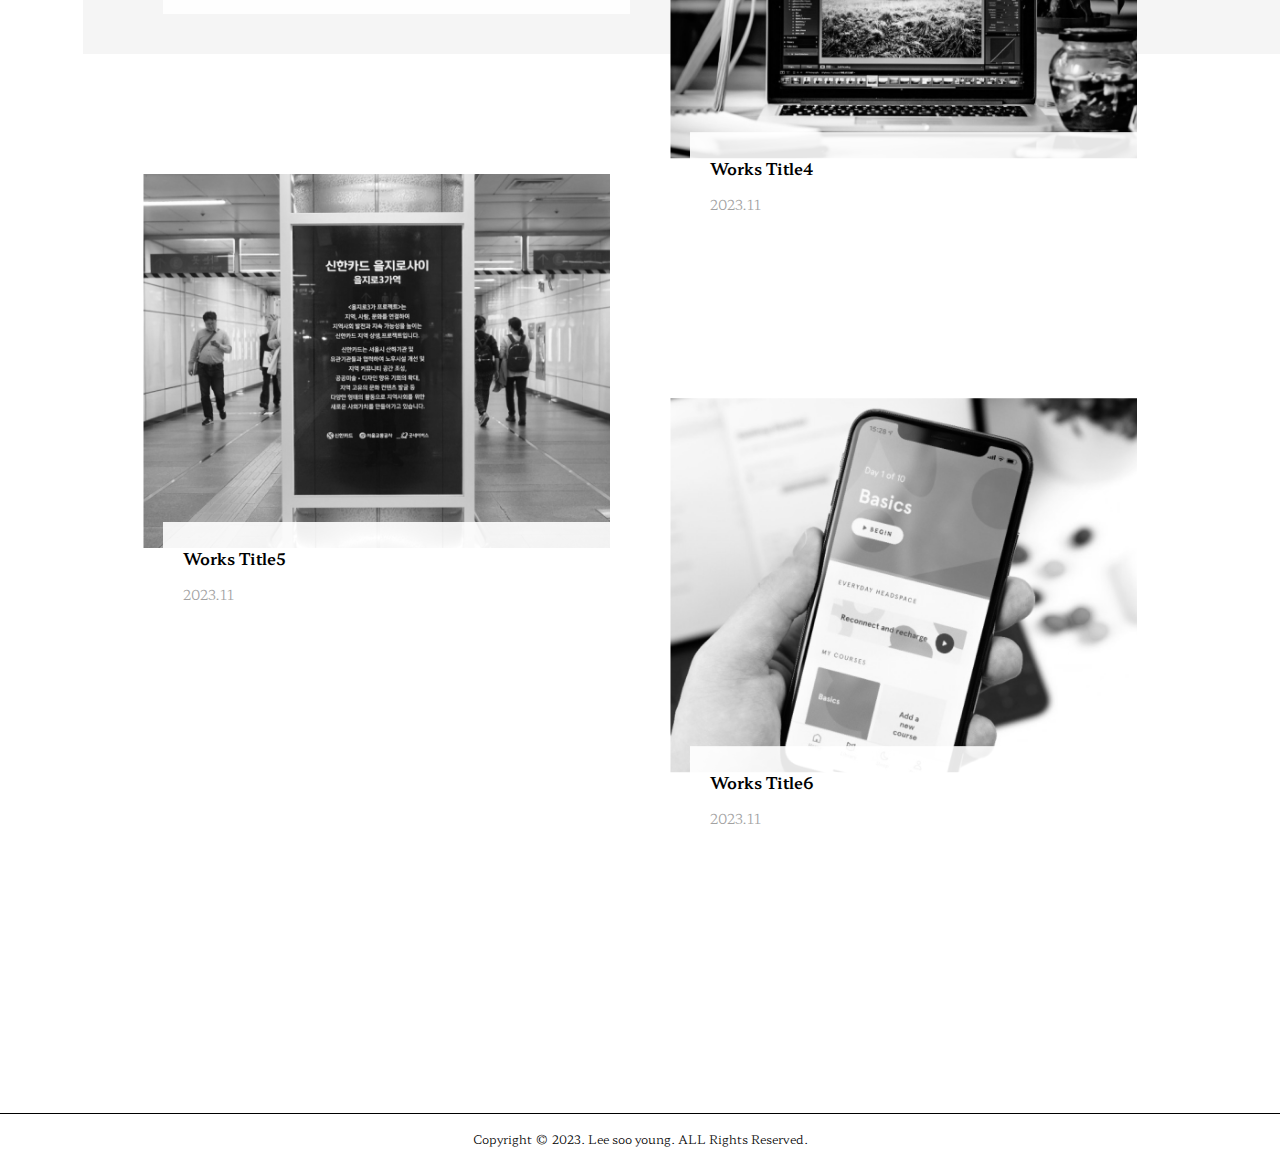
==== commit bcc2250b: "링크 업데이트" ====
--- a/index.html
+++ b/index.html
@@ -10,7 +10,7 @@
   
 </head>
 <body>
-  
+
   <header>
     <div class="logo">Lee soo young’s Portfolio</div>
     <ul class="mega-menu">
@@ -85,7 +85,7 @@
     <div class="items-wrap">
       <div class="items">
         <div class="inner">
-          <a href="./img/1-works-1-dt.pdf" target="_blank">
+          <a onclick="alert('준비중입니다')">
             <div class="item left">
               <div class="img">
                 <img src="./img/3-works-1.png" alt="Works Project 1">
@@ -99,7 +99,7 @@
             </div>
           </a>
           <div class="spacing"></div>
-          <a href="./img/1-works-2-dt.pdf" target="_blank">
+          <a onclick="alert('준비중입니다')">
             <div class="item right">
               <div class="img">
                 <img src="./img/3-works-2.png" alt="Works Project 1">
@@ -116,7 +116,7 @@
       </div>
       <div class="items bg-left">
         <div class="inner ">
-          <a href="./img/1-works-3-dt.pdf" target="_blank">
+          <a onclick="alert('준비중입니다')">
             <div class="item left bg-left">
               <div class="img">
                 <img src="./img/3-works-3.png" alt="Works Project 1">
@@ -130,7 +130,7 @@
             </div>
           </a>
           <div class="spacing"></div>
-          <a href="./img/1-works-4-dt.pdf" target="_blank">
+          <a onclick="alert('준비중입니다')">
             <div class="item right">
               <div class="img">
                 <img src="./img/3-works-4.png" alt="Works Project 1">
@@ -147,7 +147,7 @@
       </div>
       <div class="items">
         <div class="inner">
-          <a href="./img/1-works-5-dt.pdf" target="_blank">
+          <a onclick="alert('준비중입니다')">
             <div class="item left">
               <div class="img">
                 <img src="./img/3-works-5.png" alt="Works Project 1">
@@ -161,7 +161,7 @@
             </div>
           </a>
           <div class="spacing"></div>
-          <a href="./img/1-works-6-dt.pdf" target="_blank">
+          <a onclick="alert('준비중입니다')">
             <div class="item right">
               <div class="img">
                 <img src="./img/3-works-6.png" alt="Works Project 1">
--- a/css/main.css
+++ b/css/main.css
@@ -1,7 +1,7 @@
 @charset "UTF-8";
-/* fonts *******************/
+/* fonts */
 @import url("https://fonts.googleapis.com/css2?family=Hahmlet:wght@100;200;300;400;500;600;700;800;900&display=swap");
-/* COMMON *******************/
+/* COMMON */
 * {
   margin: 0;
   padding: 0;
@@ -13,6 +13,8 @@
   font-family: "Hahmlet", serif;
   font-weight: 300;
   font-size: 16px;
+  color: #000;
+  background-color: #fff;
 }
 
 ul li {
@@ -30,8 +32,39 @@
   color: inherit;
 }
 
-/* COMMON Variable *******************/
-/* HEADER *******************/
+/* Loading */
+#loading-screen {
+  width: 100%;
+  height: 100vh;
+  background-color: rgba(0, 0, 0, 0.95);
+  position: fixed;
+  top: 0;
+  left: 0;
+  z-index: 102;
+  display: flex;
+  align-items: center;
+  justify-content: center;
+}
+#loading-screen .circle {
+  width: 50px;
+  height: 50px;
+  border: 2px solid rgba(255, 255, 255, 0.3);
+  border-top: 2px solid #fff;
+  border-bottom: 2px solid #fff;
+  border-radius: 50%;
+  animation: loadingRotate 1.5s infinite linear;
+}
+
+@keyframes loadingRotate {
+  0% {
+    transform: rotate(0);
+  }
+  100% {
+    transform: rotate(360deg);
+  }
+}
+/* DEfAULT*/
+/* HEADER */
 header {
   display: flex;
   justify-content: space-between;
@@ -49,6 +82,7 @@
 header .logo {
   font-weight: 500;
   white-space: nowrap;
+  color: #000;
 }
 header ul.mega-menu {
   display: flex;
@@ -95,7 +129,7 @@
   color: #A2A2A2;
 }
 
-/* HOME *******************/
+/* HOME */
 #home {
   height: 100vh;
   width: 100%;
@@ -107,7 +141,6 @@
   flex-direction: column;
   padding: 0 40px;
   background-position: center bottom;
-  background-color: #F0F0F2;
 }
 #home .greeting {
   flex: 1;
@@ -214,7 +247,7 @@
     transform: translateY(4px);
   }
 }
-/* ABOUT *******************/
+/* ABOUT */
 #about {
   padding-top: 180px;
   padding-bottom: 180px;
@@ -293,7 +326,7 @@
   text-align: justify;
 }
 
-/* WORKS *******************/
+/* WORKS */
 #works {
   position: relative;
   padding-top: 180px;
@@ -388,7 +421,7 @@
   margin-top: 14px;
 }
 
-/* FOOTER *******************/
+/* FOOTER */
 footer {
   width: 100%;
   height: 50px;
@@ -400,6 +433,7 @@
   text-align: center;
 }
 
+/* RESPONSIBLE */
 /* PC 추가 수정 */
 @media (max-width: 1499px) {
   .inner {
@@ -438,6 +472,7 @@
     min-width: 20px;
   }
 }
+/* 모바일 */
 @media (max-width: 767px) {
   .inner {
     padding-left: 20px;
@@ -516,6 +551,7 @@
     display: none;
   }
 }
+/* 해상도 낮은 모바일*/
 @media (max-width: 359px) {
   #home .greeting {
     font-size: 14px;
@@ -547,4 +583,114 @@
     font-size: 12px;
     margin-top: 6px;
   }
+}
+/* THEME */
+/* DARK MODE */
+@media (prefers-color-scheme: dark) {
+  body {
+    color: #fff;
+    background-color: #292929;
+  }
+  /* HEADER *******************/
+  header {
+    border-top: 2px solid #fff;
+    border-bottom: 1px solid #fff;
+  }
+  header .logo {
+    color: #fff;
+  }
+  header ul.mega-menu li a::after {
+    background-color: #fff;
+  }
+  /* HOME *******************/
+  #home {
+    background: url("./../img/1-home-BG_dark.png") no-repeat;
+    background-size: cover;
+    background-position: center bottom;
+  }
+  #home .profile .icon a:hover span {
+    background-color: rgba(255, 255, 255, 0.2);
+    color: #fff;
+  }
+  #home .profile .icon a:hover span::after {
+    border-top: 0.3em solid rgba(255, 255, 255, 0.2);
+  }
+  #home .profile .icon a.git-hub {
+    background-image: url("./../img/icon-github_dark.svg");
+  }
+  #home .profile .icon a.notion {
+    background-image: url("./../img/icon-notion_dark.svg");
+  }
+  #home .profile .icon a.e-mail {
+    background-image: url("./../img/icon-email_dark.svg");
+  }
+  #home .profile ul.person {
+    border-top: 2px solid #fff;
+  }
+  #home .scroll-animation .icon {
+    background: url("./../img/icon-down_dark.svg") center center no-repeat;
+  }
+  /* ABOUT *******************/
+  #about .bg-object {
+    background-color: #0F0F0F;
+  }
+  .title {
+    color: #fff;
+    border-bottom: 2px solid #fff;
+  }
+  #about .inner .contents ul.info li.line {
+    border-top: 1px solid #fff;
+  }
+  /* WORKS *******************/
+  #works .items-wrap .items.bg-left::before {
+    background-color: #0F0F0F;
+  }
+  #works .items-wrap .items .inner a .item.left.bg-left::before {
+    background-color: #0F0F0F;
+  }
+  #works .items-wrap .items .inner a .item .text {
+    background-color: rgba(41, 41, 41, 0.9);
+  }
+  #works .items-wrap .items .inner a .item .text .works .works-title {
+    color: #fff;
+  }
+  /* FOOTER *******************/
+  footer {
+    border-top: 1px solid #fff;
+  }
+  /* 반응형 *******************/
+}
+@media (prefers-color-scheme: dark) and (max-width: 767px) {
+  header ul.mega-menu {
+    border-top: 1px solid #fff;
+  }
+  header ul.mega-menu li {
+    border-right: 1px solid #fff;
+  }
+  .side-name {
+    color: #595959;
+  }
+  #works {
+    padding-bottom: 280px;
+  }
+  #works .items-wrap {
+    gap: 120px;
+  }
+  #works .items-wrap .items.bg-left::before {
+    display: none;
+  }
+  #works .items-wrap .items .inner {
+    flex-direction: column;
+    gap: 120px;
+    align-items: center;
+  }
+  #works .items-wrap .items .inner a .item.left.bg-left::before {
+    display: none;
+  }
+  #works .items-wrap .items .inner a .item.right {
+    transform: translateY(0);
+  }
+  #works .items-wrap .items .inner .spacing {
+    display: none;
+  }
 }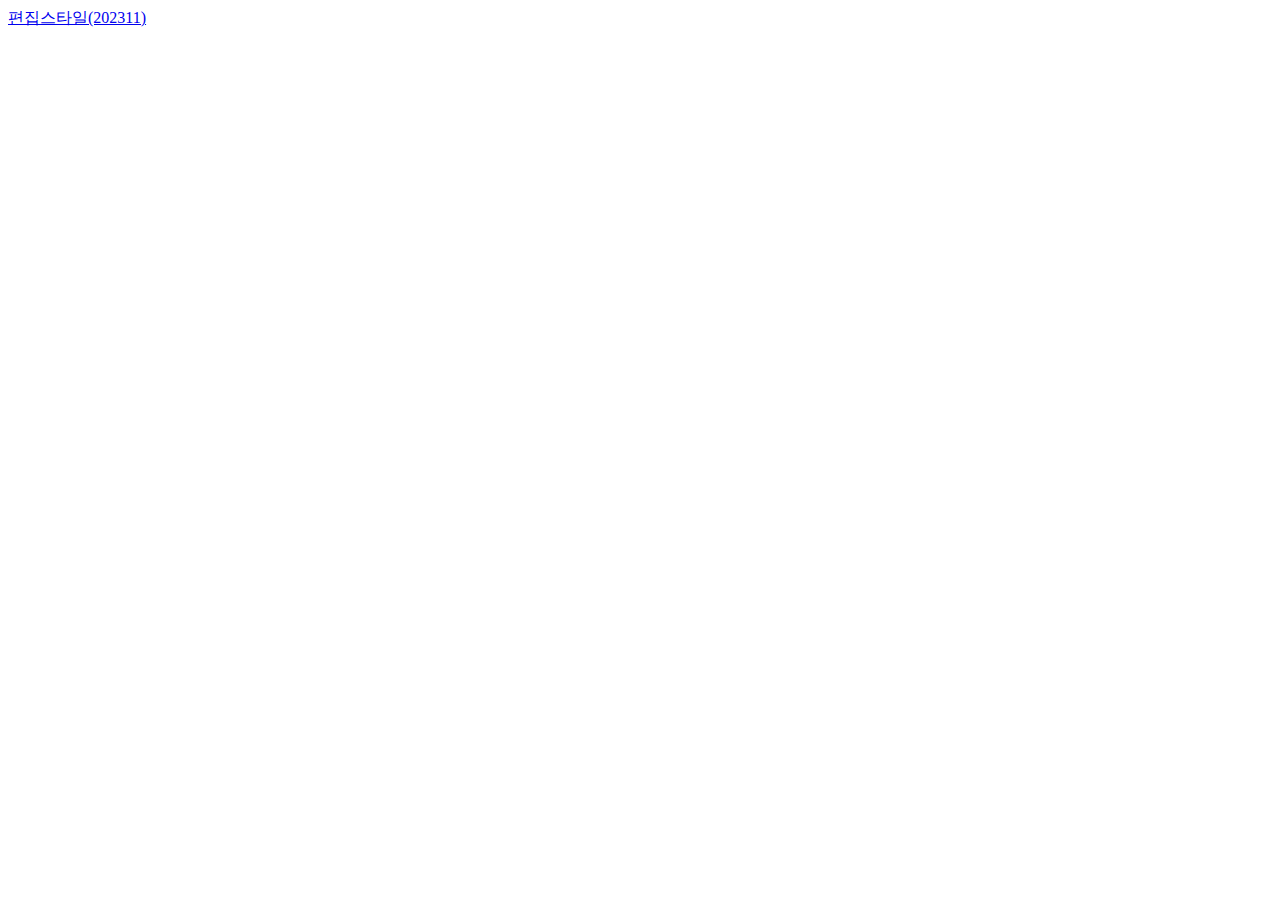
==== commit dff8c994: "다른 업데이트" ====
--- a/index.html
+++ b/index.html
@@ -4,188 +4,9 @@
   <meta charset="UTF-8">
   <meta http-equiv="X-UA-Compatible" content="IE=edge">
   <meta name="viewport" content="width=device-width, initial-scale=1.0">
-  <title>Lee's Portfolio</title>
-  <link rel="stylesheet" href="./css/main.css">
-  <link rel="icon" href="./img/favicon.png" type="image/x-icon">
-  
+  <title>포트폴리오 리스트</title>
 </head>
 <body>
-
-  <header>
-    <div class="logo">Lee soo young’s Portfolio</div>
-    <ul class="mega-menu">
-      <li><a href="#home">Home</a></li>
-      <li><a href="#about">About</a></li>
-      <li><a href="#works">Works</a></li>
-    </ul>
-  </header>
-  <div class="side-name">Lee Soo Young’s Portfolio</div>
-  <section id="home">
-    <div class="greeting">
-      <p>안녕하세요. <br> 사용자 경험을 중시하는 디자이너 <span class="bold">이수영</span>입니다.</p>
-    </div>
-    <div class="profile">
-      <div class="icon">
-        <a href="#" class="git-hub">
-          <span>Github</span>
-        </a>
-        <a href="#" class="notion">
-          <span>Notion</span>
-        </a>
-        <a href="#" class="e-mail">
-          <span>E-mail</span>
-        </a>
-      </div>
-      <ul class="person">
-        <li>이수영</li>
-        <li>대한예술대학교 시각디자인학과 졸업</li>
-        <li>포트폴리오</li>
-      </ul>
-    </div>
-    <div class="scroll-animation">
-      <p>Scroll Down</p>
-      <div class="icon"></div>
-    </div>
-  </section>
-
-  <section id="about">
-    <div class="bg-object"></div>
-    <div class="inner">
-      <div class="title">About</div>
-      <div class="contents">
-        <div class="img"></div>
-        <div class="spacing"></div>
-        <ul class="info">
-          <li>
-            <p class="category">Name.</p>
-            <p class="text">이수영</p>
-          </li>
-          <li>
-            <p class="category">Birth.</p>
-            <p class="text">2002.10.11</p>
-          </li>
-          <li>
-            <p class="category">University.</p>
-            <p class="text">대한예술대학교 시각디자인학과</p>
-          </li>
-          <li class="line">
-            <p class="description">If you have something to say, please write it in this area. It is a long established fact that a reader will be distracted by the readable content of a page when looking at its layout.</p>
-          </li>
-        </ul>
-      </div>
-    </div>
-  </section>
-
-  <section id="works">
-    <div class="bg-object"></div>
-    <div class="inner">
-      <div class="title">Works</div>
-    </div>
-    
-    <div class="items-wrap">
-      <div class="items">
-        <div class="inner">
-          <a onclick="alert('준비중입니다')">
-            <div class="item left">
-              <div class="img">
-                <img src="./img/3-works-1.png" alt="Works Project 1">
-              </div>
-              <div class="text">
-                <div class="works">
-                  <div class="works-title">Works Title1</div>
-                  <div class="works-date">2023.11</div>
-                </div>
-              </div>
-            </div>
-          </a>
-          <div class="spacing"></div>
-          <a onclick="alert('준비중입니다')">
-            <div class="item right">
-              <div class="img">
-                <img src="./img/3-works-2.png" alt="Works Project 1">
-              </div>
-              <div class="text">
-                <div class="works">
-                  <div class="works-title">Works Title2</div>
-                  <div class="works-date">2023.11</div>
-                </div>
-              </div>
-            </div>
-          </a>
-        </div>
-      </div>
-      <div class="items bg-left">
-        <div class="inner ">
-          <a onclick="alert('준비중입니다')">
-            <div class="item left bg-left">
-              <div class="img">
-                <img src="./img/3-works-3.png" alt="Works Project 1">
-              </div>
-              <div class="text">
-                <div class="works">
-                  <div class="works-title">Works Title3</div>
-                  <div class="works-date">2023.11</div>
-                </div>
-              </div>
-            </div>
-          </a>
-          <div class="spacing"></div>
-          <a onclick="alert('준비중입니다')">
-            <div class="item right">
-              <div class="img">
-                <img src="./img/3-works-4.png" alt="Works Project 1">
-              </div>
-              <div class="text">
-                <div class="works">
-                  <div class="works-title">Works Title4</div>
-                  <div class="works-date">2023.11</div>
-                </div>
-              </div>
-            </div>
-          </a>
-        </div>
-      </div>
-      <div class="items">
-        <div class="inner">
-          <a onclick="alert('준비중입니다')">
-            <div class="item left">
-              <div class="img">
-                <img src="./img/3-works-5.png" alt="Works Project 1">
-              </div>
-              <div class="text">
-                <div class="works">
-                  <div class="works-title">Works Title5</div>
-                  <div class="works-date">2023.11</div>
-                </div>
-              </div>
-            </div>
-          </a>
-          <div class="spacing"></div>
-          <a onclick="alert('준비중입니다')">
-            <div class="item right">
-              <div class="img">
-                <img src="./img/3-works-6.png" alt="Works Project 1">
-              </div>
-              <div class="text">
-                <div class="works">
-                  <div class="works-title">Works Title6</div>
-                  <div class="works-date">2023.11</div>
-                </div>
-              </div>
-            </div>
-          </a>
-        </div>
-      </div>
-
-  </div>
-  </section>
-
-  <footer>
-    <div class="inner">
-      <p>Copyright © 2023. Lee soo young. ALL Rights Reserved.</p>
-    </div>
-  </footer>
-
-  <script src="./main.js"></script>
+  <a href="./edit_style/index.html">편집스타일(202311)</a>
 </body>
 </html>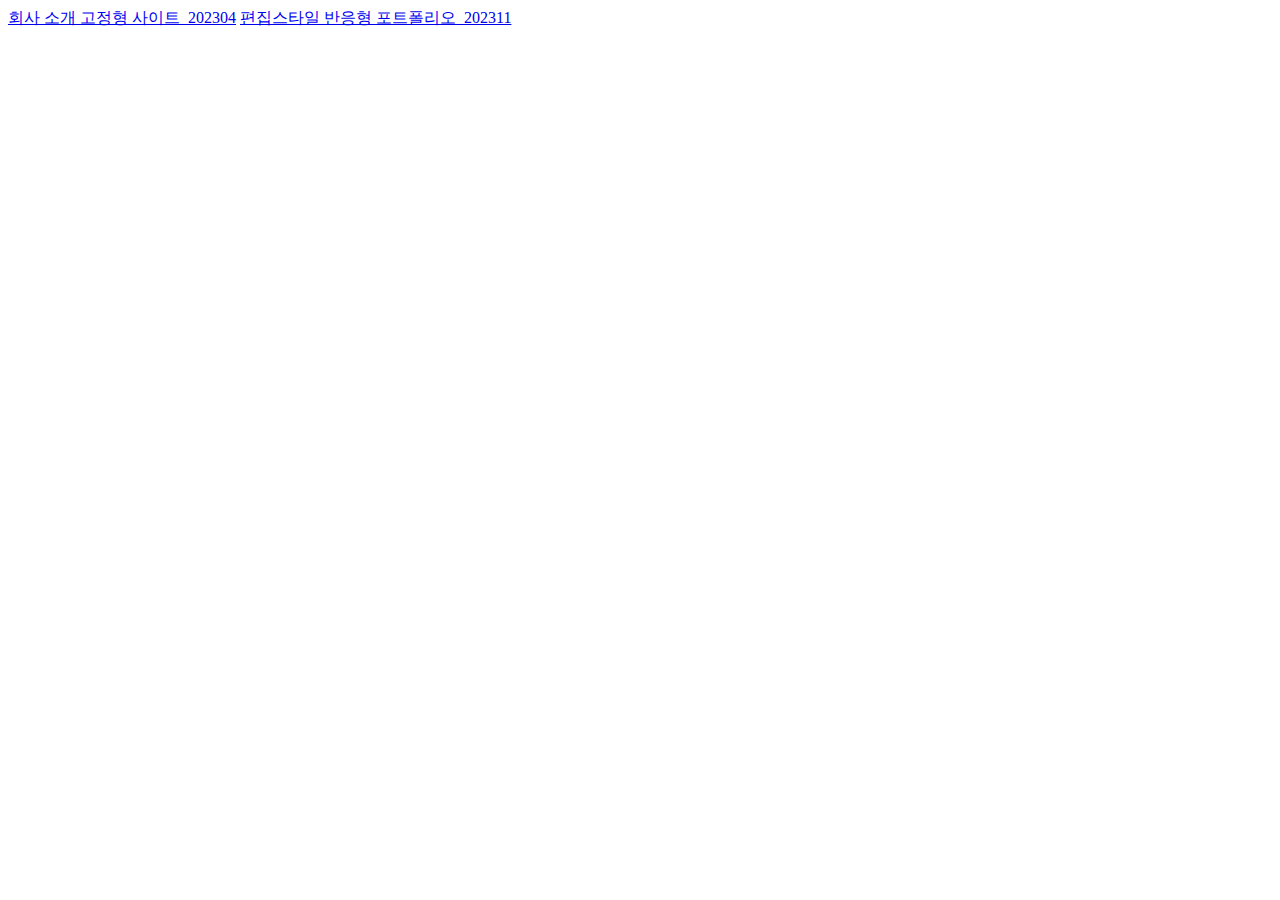
==== commit 93feaf93: "기업소개 사이트 반영" ====
--- a/index.html
+++ b/index.html
@@ -7,6 +7,7 @@
   <title>포트폴리오 리스트</title>
 </head>
 <body>
-  <a href="./edit_style/index.html">편집스타일(202311)</a>
+  <a href="./IT-Company01/index.html">회사 소개 고정형 사이트_202304</a>
+  <a href="./edit_style/index.html">편집스타일 반응형 포트폴리오_202311</a>
 </body>
 </html>